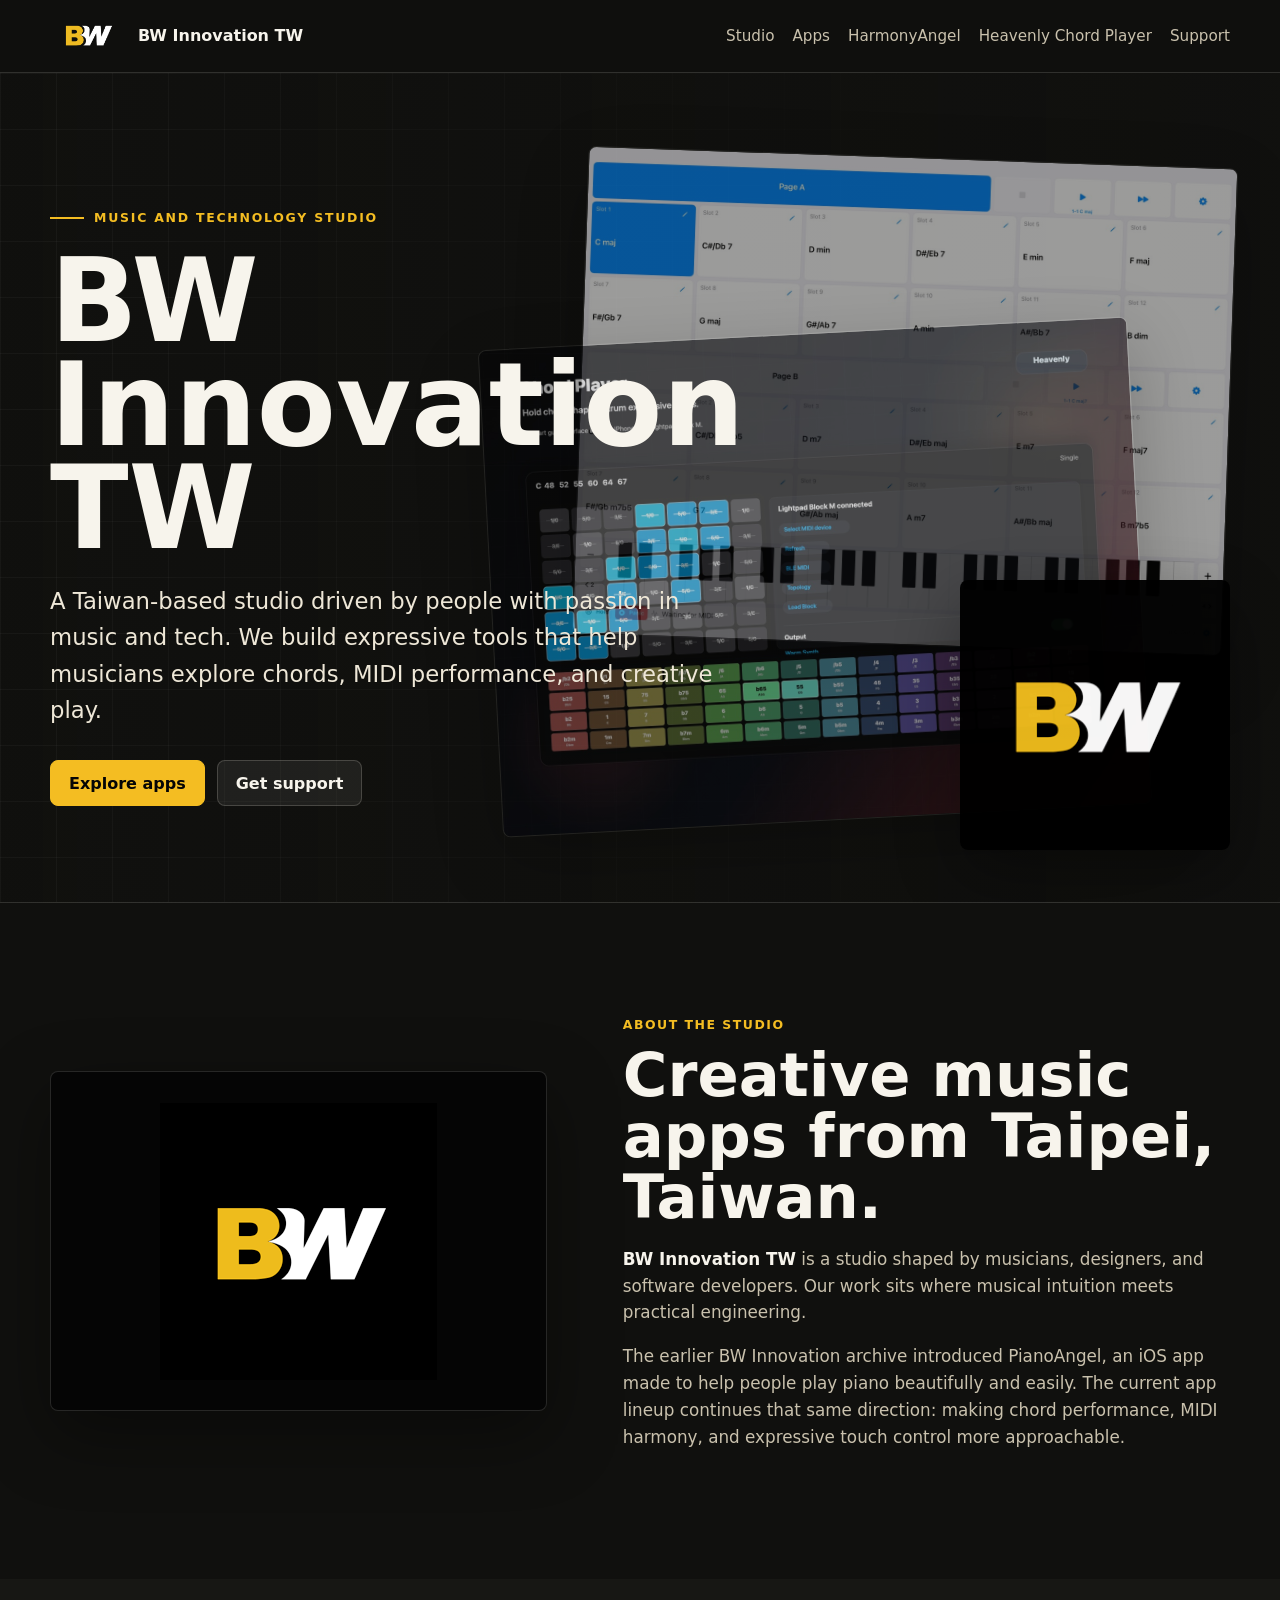
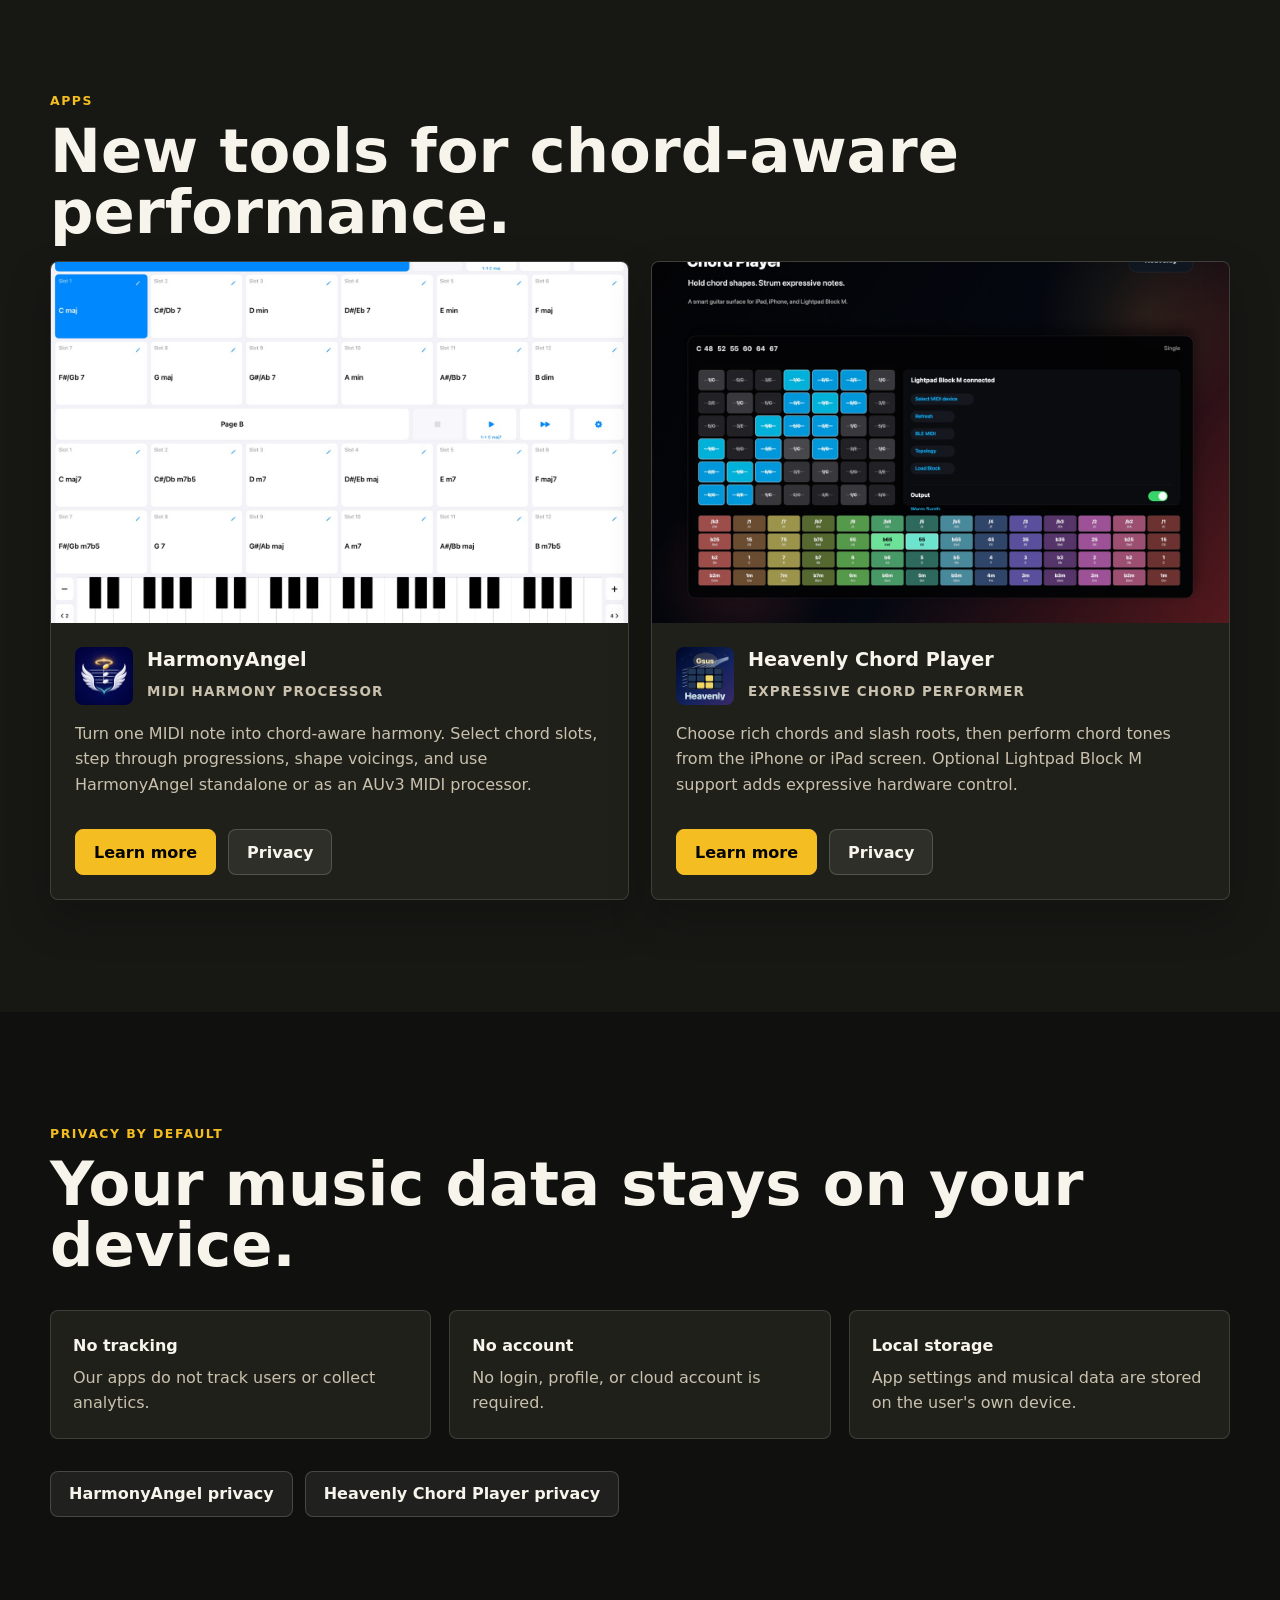
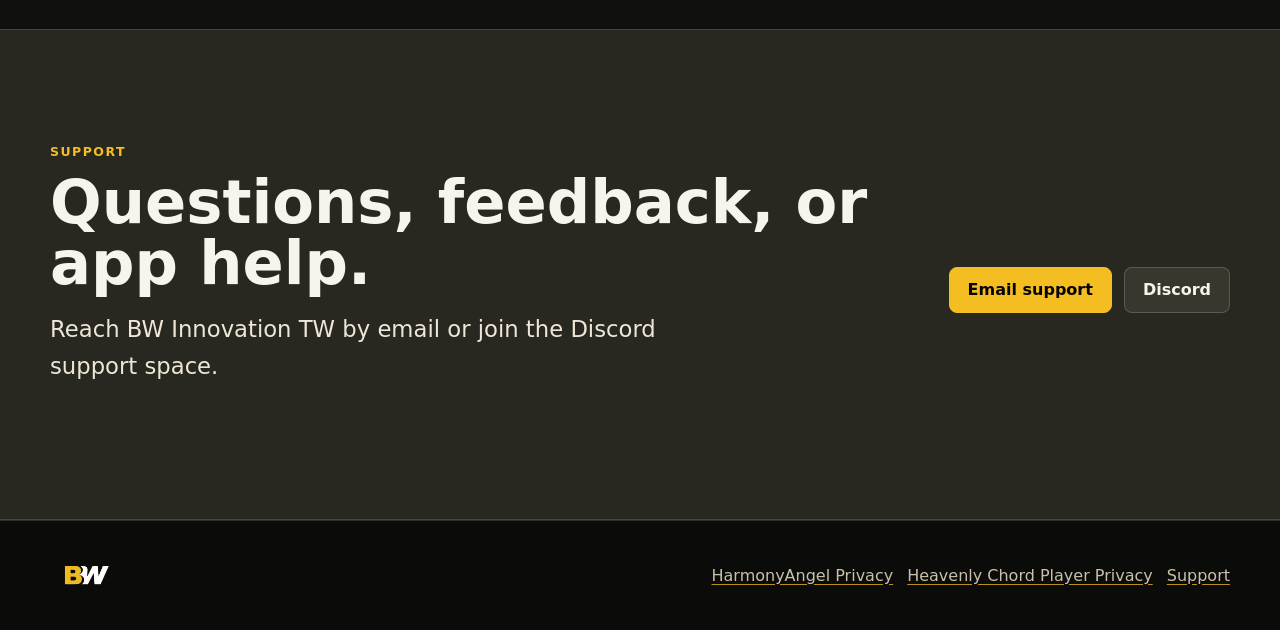
==== index.html @ b0c45ac6 "Add BW Innovation TW GitHub Pages site" ====
<!doctype html>
<html lang="en">
  <head>
    <meta charset="utf-8">
    <meta name="viewport" content="width=device-width, initial-scale=1">
    <title>BW Innovation TW</title>
    <meta name="description" content="BW Innovation TW is a music and technology studio creating expressive iOS music apps for musicians, composers, producers, and worship teams.">
    <meta property="og:title" content="BW Innovation TW">
    <meta property="og:description" content="A studio driven by people with passion in music and tech.">
    <meta property="og:image" content="https://bwinnovationtw.github.io/assets/bw-logo-black-bg.png">
    <meta property="og:type" content="website">
    <meta property="og:url" content="https://bwinnovationtw.github.io/">
    <link rel="icon" href="assets/bw-logo-black-bg.png">
    <link rel="stylesheet" href="styles.css">
  </head>
  <body>
    <a class="skip-link" href="#main">Skip to content</a>
    <header class="site-header">
      <div class="nav-wrap">
        <a class="brand-link" href="index.html" aria-label="BW Innovation TW home">
          <img src="assets/bw-logo-transparent.png" alt="BW">
          <span>BW Innovation TW</span>
        </a>
        <nav class="site-nav" aria-label="Main navigation">
          <a href="#studio">Studio</a>
          <a href="#apps">Apps</a>
          <a href="apps/harmonyangel/index.html">HarmonyAngel</a>
          <a href="apps/heavenly-chord-player/index.html">Heavenly Chord Player</a>
          <a href="support/index.html">Support</a>
        </nav>
      </div>
    </header>

    <main id="main">
      <section class="hero">
        <div class="hero-media" aria-hidden="true">
          <img class="home-shot one" src="assets/harmonyangel-ipad.jpg" alt="">
          <img class="home-shot two" src="assets/heavenly-chord-player-chords.jpg" alt="">
          <img class="hero-logo" src="assets/bw-logo-black-bg.png" alt="">
        </div>
        <div class="hero-inner">
          <div class="hero-copy">
            <p class="eyebrow">Music and technology studio</p>
            <h1>BW Innovation TW</h1>
            <p class="lede">A Taiwan-based studio driven by people with passion in music and tech. We build expressive tools that help musicians explore chords, MIDI performance, and creative play.</p>
            <div class="hero-actions">
              <a class="button primary" href="#apps">Explore apps</a>
              <a class="button" href="support/index.html">Get support</a>
            </div>
          </div>
        </div>
      </section>

      <section class="section" id="studio">
        <div class="section-inner split">
          <div class="studio-mark">
            <img src="assets/bw-logo-black-bg.png" alt="BW Innovation TW logo">
          </div>
          <div>
            <p class="section-kicker">About the studio</p>
            <h2>Creative music apps from Taipei, Taiwan.</h2>
            <div class="text-block">
              <p><strong>BW Innovation TW</strong> is a studio shaped by musicians, designers, and software developers. Our work sits where musical intuition meets practical engineering.</p>
              <p>The earlier BW Innovation archive introduced PianoAngel, an iOS app made to help people play piano beautifully and easily. The current app lineup continues that same direction: making chord performance, MIDI harmony, and expressive touch control more approachable.</p>
            </div>
          </div>
        </div>
      </section>

      <section class="section alt" id="apps">
        <div class="section-inner">
          <p class="section-kicker">Apps</p>
          <h2>New tools for chord-aware performance.</h2>
          <div class="app-grid">
            <article class="app-card">
              <div class="app-card-media">
                <img src="assets/harmonyangel-ipad.jpg" alt="HarmonyAngel iPad performance screen">
              </div>
              <div class="app-card-body">
                <div class="app-title-row">
                  <img src="assets/harmonyangel-icon.png" alt="HarmonyAngel app icon">
                  <div>
                    <h3>HarmonyAngel</h3>
                    <p>MIDI harmony processor</p>
                  </div>
                </div>
                <p>Turn one MIDI note into chord-aware harmony. Select chord slots, step through progressions, shape voicings, and use HarmonyAngel standalone or as an AUv3 MIDI processor.</p>
                <div class="card-actions">
                  <a class="button primary" href="apps/harmonyangel/index.html">Learn more</a>
                  <a class="button" href="apps/harmonyangel/privacy.html">Privacy</a>
                </div>
              </div>
            </article>

            <article class="app-card">
              <div class="app-card-media">
                <img src="assets/heavenly-chord-player-chords.jpg" alt="Heavenly Chord Player chord selection screen">
              </div>
              <div class="app-card-body">
                <div class="app-title-row">
                  <img src="assets/heavenly-chord-player-icon.png" alt="Heavenly Chord Player app icon">
                  <div>
                    <h3>Heavenly Chord Player</h3>
                    <p>Expressive chord performer</p>
                  </div>
                </div>
                <p>Choose rich chords and slash roots, then perform chord tones from the iPhone or iPad screen. Optional Lightpad Block M support adds expressive hardware control.</p>
                <div class="card-actions">
                  <a class="button primary" href="apps/heavenly-chord-player/index.html">Learn more</a>
                  <a class="button" href="apps/heavenly-chord-player/privacy.html">Privacy</a>
                </div>
              </div>
            </article>
          </div>
        </div>
      </section>

      <section class="section">
        <div class="section-inner">
          <p class="section-kicker">Privacy by default</p>
          <h2>Your music data stays on your device.</h2>
          <div class="privacy-summary">
            <div class="privacy-point">
              <strong>No tracking</strong>
              <span>Our apps do not track users or collect analytics.</span>
            </div>
            <div class="privacy-point">
              <strong>No account</strong>
              <span>No login, profile, or cloud account is required.</span>
            </div>
            <div class="privacy-point">
              <strong>Local storage</strong>
              <span>App settings and musical data are stored on the user's own device.</span>
            </div>
          </div>
          <div class="policy-actions">
            <a class="button" href="apps/harmonyangel/privacy.html">HarmonyAngel privacy</a>
            <a class="button" href="apps/heavenly-chord-player/privacy.html">Heavenly Chord Player privacy</a>
          </div>
        </div>
      </section>

      <section class="section support-band">
        <div class="section-inner support-panel">
          <div>
            <p class="section-kicker">Support</p>
            <h2>Questions, feedback, or app help.</h2>
            <p class="lede">Reach BW Innovation TW by email or join the Discord support space.</p>
          </div>
          <div class="support-actions">
            <a class="button primary" href="mailto:bw.innovation.tw@gmail.com">Email support</a>
            <a class="button" href="https://discord.gg/x7wb2KQFrJ">Discord</a>
          </div>
        </div>
      </section>
    </main>

    <footer class="footer">
      <div class="footer-inner">
        <img src="assets/bw-logo-transparent.png" alt="BW Innovation TW">
        <div class="footer-links">
          <a href="apps/harmonyangel/privacy.html">HarmonyAngel Privacy</a>
          <a href="apps/heavenly-chord-player/privacy.html">Heavenly Chord Player Privacy</a>
          <a href="support/index.html">Support</a>
        </div>
      </div>
    </footer>
  </body>
</html>
---- styles.css ----
:root {
  --bg: #10100e;
  --bg-soft: #171714;
  --panel: #20201b;
  --panel-strong: #292820;
  --text: #f7f4ec;
  --muted: #c9c1ad;
  --line: rgba(247, 244, 236, 0.14);
  --gold: #f4bd22;
  --teal: #47d6b8;
  --coral: #ef6a5b;
  --ink: #050505;
  --shadow: 0 24px 70px rgba(0, 0, 0, 0.38);
  color-scheme: dark;
}

* {
  box-sizing: border-box;
}

html {
  scroll-behavior: smooth;
}

body {
  margin: 0;
  background: var(--bg);
  color: var(--text);
  font-family:
    Inter, ui-sans-serif, system-ui, -apple-system, BlinkMacSystemFont,
    "Segoe UI", sans-serif;
  line-height: 1.6;
  letter-spacing: 0;
}

img {
  display: block;
  max-width: 100%;
}

a {
  color: inherit;
  text-decoration-color: rgba(244, 189, 34, 0.75);
  text-underline-offset: 0.18em;
}

a:hover {
  color: var(--gold);
}

.site-header {
  position: sticky;
  top: 0;
  z-index: 20;
  border-bottom: 1px solid var(--line);
  background: rgba(16, 16, 14, 0.9);
  backdrop-filter: blur(18px);
}

.nav-wrap {
  width: min(1180px, calc(100% - 32px));
  margin: 0 auto;
  min-height: 72px;
  display: flex;
  align-items: center;
  justify-content: space-between;
  gap: 24px;
}

.brand-link {
  display: inline-flex;
  align-items: center;
  gap: 12px;
  min-width: 0;
  text-decoration: none;
}

.brand-link img {
  width: 76px;
  height: auto;
}

.brand-link span {
  font-weight: 800;
  white-space: nowrap;
}

.site-nav {
  display: flex;
  flex-wrap: wrap;
  align-items: center;
  justify-content: flex-end;
  gap: 8px 18px;
  color: var(--muted);
  font-size: 0.95rem;
}

.site-nav a {
  text-decoration: none;
}

.site-nav a[aria-current="page"] {
  color: var(--text);
}

.hero {
  position: relative;
  overflow: hidden;
  min-height: min(760px, 78svh);
  border-bottom: 1px solid var(--line);
  background:
    linear-gradient(90deg, rgba(16, 16, 14, 0.98) 0%, rgba(16, 16, 14, 0.82) 55%, rgba(16, 16, 14, 0.65) 100%),
    var(--bg);
}

.hero::before {
  content: "";
  position: absolute;
  inset: 0;
  background-image:
    linear-gradient(rgba(255, 255, 255, 0.035) 1px, transparent 1px),
    linear-gradient(90deg, rgba(255, 255, 255, 0.035) 1px, transparent 1px);
  background-size: 56px 56px;
  mask-image: linear-gradient(90deg, black, transparent 82%);
  pointer-events: none;
}

.hero-inner {
  position: relative;
  width: min(1180px, calc(100% - 32px));
  margin: 0 auto;
  padding: clamp(72px, 10vw, 132px) 0 96px;
}

.hero-copy {
  max-width: 720px;
}

.eyebrow {
  display: inline-flex;
  align-items: center;
  gap: 10px;
  margin: 0 0 22px;
  color: var(--gold);
  font-size: 0.78rem;
  font-weight: 800;
  letter-spacing: 0.14em;
  text-transform: uppercase;
}

.eyebrow::before {
  content: "";
  width: 34px;
  height: 2px;
  background: var(--gold);
}

h1,
h2,
h3,
p {
  margin-top: 0;
}

h1 {
  margin-bottom: 22px;
  font-size: clamp(3.1rem, 9vw, 7.25rem);
  line-height: 0.9;
  letter-spacing: 0;
}

.product-page h1 {
  font-size: clamp(3rem, 8vw, 6.25rem);
}

h2 {
  margin-bottom: 18px;
  font-size: clamp(2rem, 5vw, 3.8rem);
  line-height: 1;
  letter-spacing: 0;
}

h3 {
  margin-bottom: 10px;
  font-size: 1.2rem;
  line-height: 1.2;
}

.lede {
  max-width: 700px;
  color: #eee7d7;
  font-size: clamp(1.15rem, 2vw, 1.42rem);
}

.hero-actions,
.card-actions,
.policy-actions,
.support-actions {
  display: flex;
  flex-wrap: wrap;
  gap: 12px;
  margin-top: 32px;
}

.button {
  display: inline-flex;
  align-items: center;
  justify-content: center;
  min-height: 46px;
  padding: 0 18px;
  border: 1px solid rgba(247, 244, 236, 0.18);
  border-radius: 8px;
  background: rgba(247, 244, 236, 0.07);
  color: var(--text);
  font-weight: 800;
  text-decoration: none;
}

.button.primary {
  border-color: var(--gold);
  background: var(--gold);
  color: var(--ink);
}

.button:hover {
  transform: translateY(-1px);
}

.hero-media {
  position: absolute;
  inset: 0;
  pointer-events: none;
}

.hero-logo {
  position: absolute;
  right: max(24px, calc((100vw - 1180px) / 2));
  bottom: 52px;
  width: min(34vw, 270px);
  border-radius: 8px;
  box-shadow: var(--shadow);
  opacity: 0.96;
}

.home-shot {
  position: absolute;
  right: max(18px, calc((100vw - 1180px) / 2));
  width: min(52vw, 650px);
  border: 1px solid rgba(247, 244, 236, 0.14);
  border-radius: 8px;
  box-shadow: var(--shadow);
  opacity: 0.58;
}

.home-shot.one {
  top: 84px;
  transform: rotate(2deg);
}

.home-shot.two {
  top: 260px;
  right: max(120px, calc((100vw - 1000px) / 2));
  transform: rotate(-3deg);
}

.section {
  padding: clamp(64px, 9vw, 112px) 0;
}

.section.alt {
  background: var(--bg-soft);
}

.section-inner {
  width: min(1180px, calc(100% - 32px));
  margin: 0 auto;
}

.section-kicker {
  margin-bottom: 10px;
  color: var(--gold);
  font-weight: 800;
  letter-spacing: 0.12em;
  text-transform: uppercase;
  font-size: 0.78rem;
}

.split {
  display: grid;
  grid-template-columns: minmax(0, 0.9fr) minmax(280px, 1.1fr);
  gap: clamp(32px, 6vw, 76px);
  align-items: center;
}

.studio-mark {
  display: grid;
  place-items: center;
  min-height: 340px;
  border: 1px solid var(--line);
  border-radius: 8px;
  background: #050505;
  box-shadow: var(--shadow);
}

.studio-mark img {
  width: min(62%, 277px);
}

.text-block {
  color: var(--muted);
  font-size: 1.05rem;
}

.text-block strong {
  color: var(--text);
}

.app-grid {
  display: grid;
  grid-template-columns: repeat(2, minmax(0, 1fr));
  gap: 22px;
}

.app-card {
  overflow: hidden;
  border: 1px solid var(--line);
  border-radius: 8px;
  background: var(--panel);
  box-shadow: 0 18px 44px rgba(0, 0, 0, 0.22);
}

.app-card-media {
  aspect-ratio: 16 / 10;
  overflow: hidden;
  background: #080806;
}

.app-card-media img {
  width: 100%;
  height: 100%;
  object-fit: cover;
}

.app-card-body {
  padding: 24px;
}

.app-title-row {
  display: flex;
  align-items: center;
  gap: 14px;
  margin-bottom: 16px;
}

.app-title-row img {
  width: 58px;
  height: 58px;
  border-radius: 8px;
}

.app-title-row p,
.meta-line {
  margin: 3px 0 0;
  color: var(--gold);
  font-size: 0.84rem;
  font-weight: 800;
  text-transform: uppercase;
  letter-spacing: 0.08em;
}

.app-card p {
  color: var(--muted);
}

.feature-grid {
  display: grid;
  grid-template-columns: repeat(3, minmax(0, 1fr));
  gap: 18px;
}

.feature-card {
  min-height: 180px;
  padding: 22px;
  border: 1px solid var(--line);
  border-radius: 8px;
  background: var(--panel);
}

.feature-card p {
  color: var(--muted);
}

.product-hero {
  min-height: min(720px, 76svh);
}

.product-icon {
  width: 104px;
  height: 104px;
  margin-bottom: 24px;
  border-radius: 22px;
  box-shadow: var(--shadow);
}

.product-shot {
  position: absolute;
  right: max(18px, calc((100vw - 1180px) / 2));
  top: 105px;
  width: min(50vw, 680px);
  border: 1px solid rgba(247, 244, 236, 0.14);
  border-radius: 8px;
  box-shadow: var(--shadow);
  opacity: 0.68;
}

.product-layout {
  display: grid;
  grid-template-columns: minmax(0, 0.95fr) minmax(300px, 1.05fr);
  gap: clamp(30px, 5vw, 70px);
  align-items: start;
}

.shot-stack {
  display: grid;
  gap: 16px;
}

.shot-stack img {
  border: 1px solid var(--line);
  border-radius: 8px;
  box-shadow: 0 18px 44px rgba(0, 0, 0, 0.25);
}

.detail-list {
  display: grid;
  gap: 14px;
  margin: 26px 0 0;
  padding: 0;
  list-style: none;
}

.detail-list li {
  padding-left: 20px;
  border-left: 3px solid var(--gold);
  color: var(--muted);
}

.privacy-summary {
  display: grid;
  grid-template-columns: repeat(3, minmax(0, 1fr));
  gap: 18px;
  margin-top: 34px;
}

.privacy-point {
  padding: 22px;
  border: 1px solid var(--line);
  border-radius: 8px;
  background: var(--panel);
}

.privacy-point strong {
  display: block;
  margin-bottom: 6px;
  color: var(--text);
}

.privacy-point span {
  color: var(--muted);
}

.policy-page {
  background: var(--bg-soft);
}

.policy-document {
  width: min(900px, calc(100% - 32px));
  margin: 0 auto;
  padding: clamp(54px, 8vw, 92px) 0;
}

.policy-document h1 {
  font-size: clamp(2.8rem, 7vw, 5rem);
}

.policy-document h2 {
  margin-top: 42px;
  font-size: clamp(1.5rem, 3vw, 2rem);
}

.policy-document p,
.policy-document li {
  color: var(--muted);
}

.policy-document ul {
  padding-left: 1.2rem;
}

.support-band {
  border-top: 1px solid var(--line);
  border-bottom: 1px solid var(--line);
  background: var(--panel-strong);
}

.support-panel {
  display: grid;
  grid-template-columns: 1fr auto;
  gap: 28px;
  align-items: center;
}

.contact-list {
  display: grid;
  gap: 12px;
  margin: 30px 0 0;
  padding: 0;
  list-style: none;
}

.contact-list a {
  font-size: clamp(1.2rem, 3vw, 2.2rem);
  font-weight: 800;
}

.footer {
  padding: 34px 0;
  border-top: 1px solid var(--line);
  color: var(--muted);
  background: #0b0b09;
}

.footer-inner {
  width: min(1180px, calc(100% - 32px));
  margin: 0 auto;
  display: flex;
  flex-wrap: wrap;
  align-items: center;
  justify-content: space-between;
  gap: 18px;
}

.footer img {
  width: 72px;
}

.footer-links {
  display: flex;
  flex-wrap: wrap;
  gap: 14px;
}

.skip-link {
  position: absolute;
  left: 12px;
  top: -48px;
  z-index: 100;
  padding: 10px 12px;
  border-radius: 8px;
  background: var(--gold);
  color: var(--ink);
  font-weight: 800;
}

.skip-link:focus {
  top: 12px;
}

@media (max-width: 900px) {
  .nav-wrap {
    align-items: flex-start;
    flex-direction: column;
    padding: 14px 0;
    gap: 12px;
  }

  .site-nav {
    justify-content: flex-start;
  }

  .hero-inner {
    padding-top: 58px;
  }

  .hero-logo,
  .home-shot,
  .product-shot {
    opacity: 0.28;
    width: 78vw;
    right: -18vw;
  }

  .home-shot.two {
    top: 330px;
    right: -12vw;
  }

  .split,
  .app-grid,
  .feature-grid,
  .product-layout,
  .privacy-summary,
  .support-panel {
    grid-template-columns: 1fr;
  }

  .studio-mark {
    min-height: 260px;
  }
}

@media (max-width: 560px) {
  .brand-link span {
    white-space: normal;
  }

  .site-nav {
    font-size: 0.9rem;
    gap: 7px 12px;
  }

  .hero {
    min-height: auto;
  }

  .hero-inner {
    padding-bottom: 72px;
  }

  .button {
    width: 100%;
  }

  .app-title-row {
    align-items: flex-start;
  }

  .footer-inner {
    align-items: flex-start;
    flex-direction: column;
  }
}
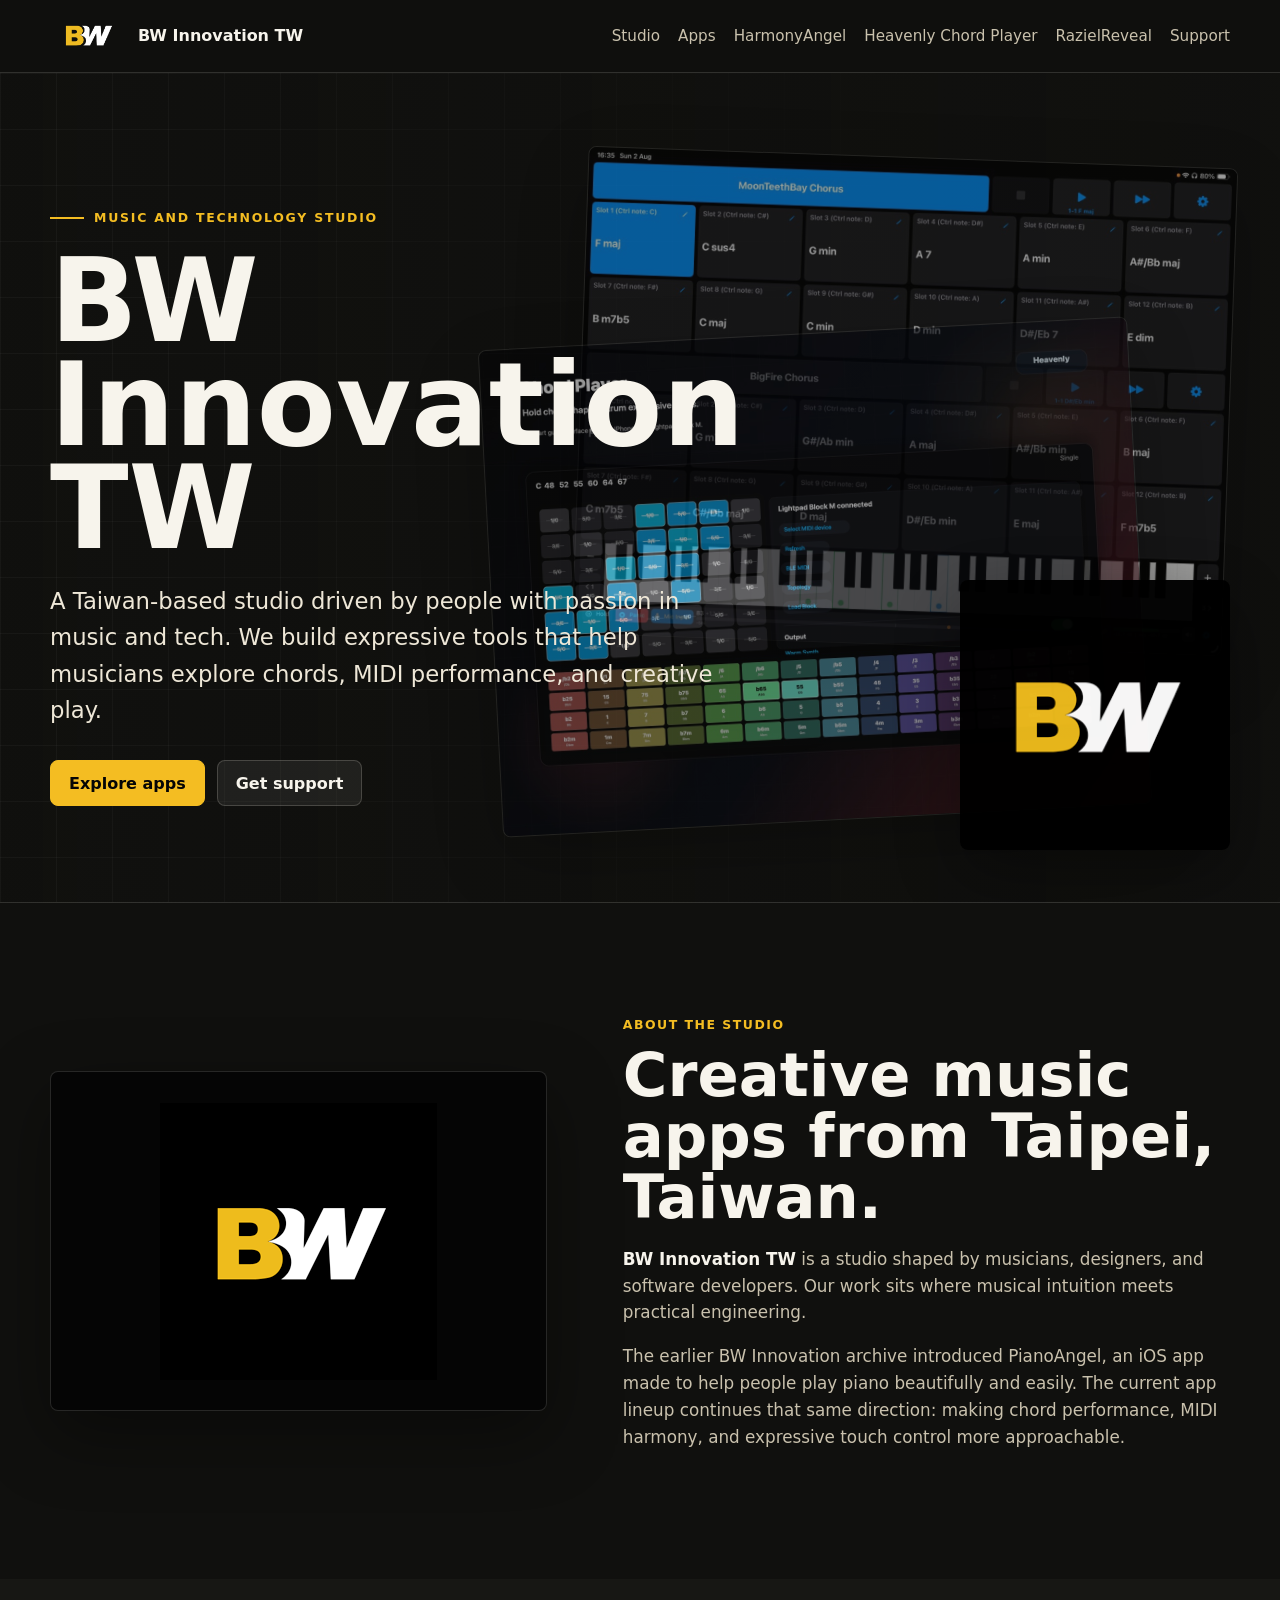
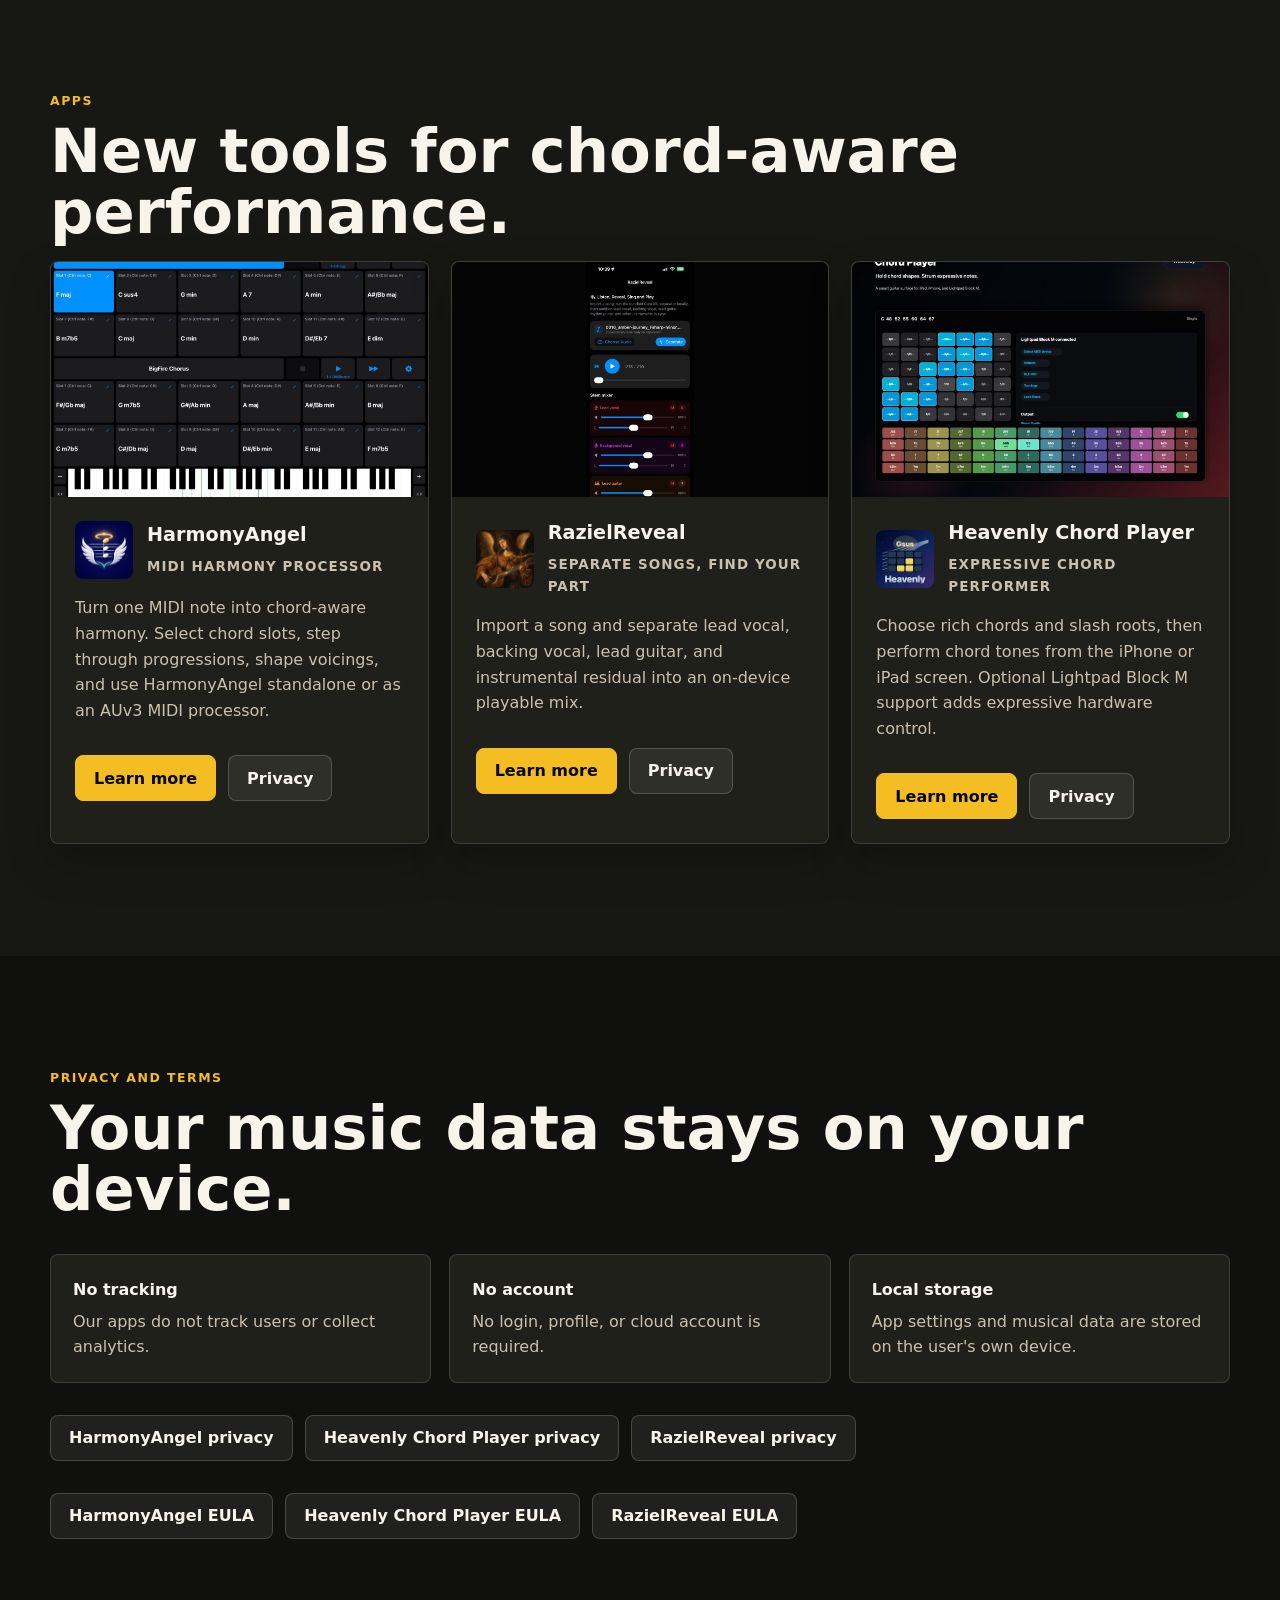
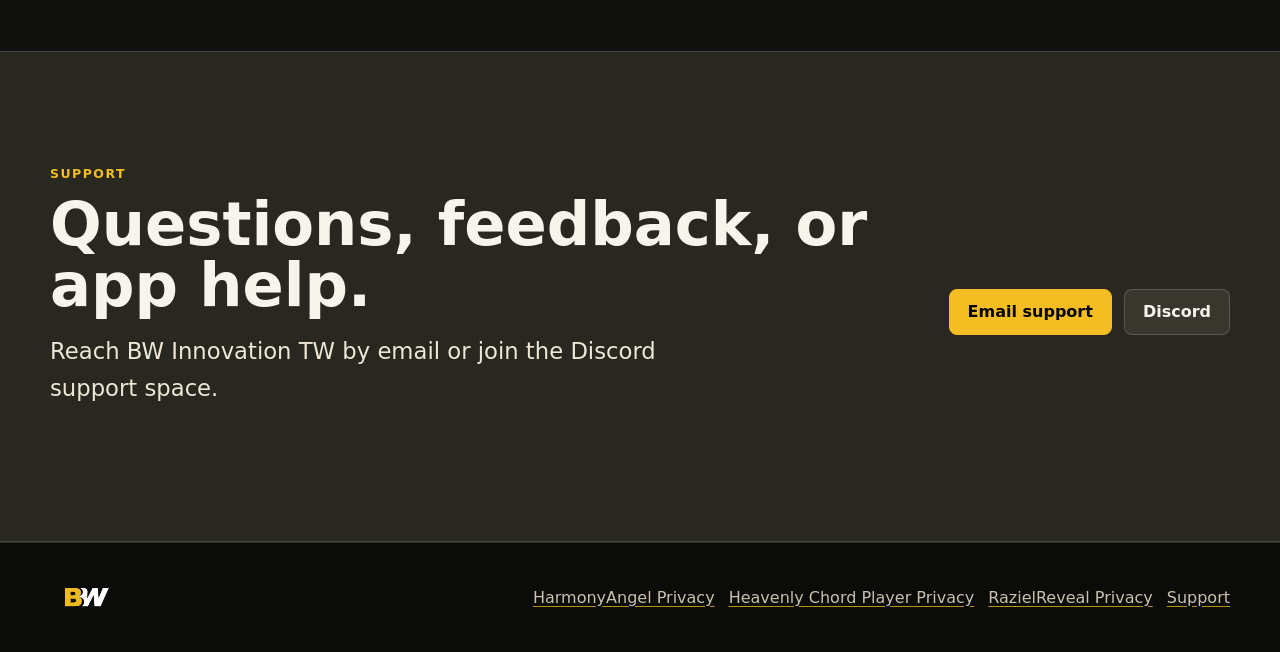
==== commit a447bf82: "Add RazielReveal and legal pages" ====
--- a/index.html
+++ b/index.html
@@ -26,6 +26,7 @@
           <a href="#apps">Apps</a>
           <a href="apps/harmonyangel/index.html">HarmonyAngel</a>
           <a href="apps/heavenly-chord-player/index.html">Heavenly Chord Player</a>
+          <a href="apps/razielreveal/index.html">RazielReveal</a>
           <a href="support/index.html">Support</a>
         </nav>
       </div>
@@ -93,6 +94,26 @@
             </article>
 
             <article class="app-card">
+              <div class="app-card-media portrait">
+                <img src="assets/razielreveal-home.jpg" alt="RazielReveal stem mixer screen">
+              </div>
+              <div class="app-card-body">
+                <div class="app-title-row">
+                  <img src="assets/razielreveal-icon.png" alt="RazielReveal app icon">
+                  <div>
+                    <h3>RazielReveal</h3>
+                    <p>Separate Songs, Find Your Part</p>
+                  </div>
+                </div>
+                <p>Import a song and separate lead vocal, backing vocal, lead guitar, and instrumental residual into an on-device playable mix.</p>
+                <div class="card-actions">
+                  <a class="button primary" href="apps/razielreveal/index.html">Learn more</a>
+                  <a class="button" href="apps/razielreveal/privacy.html">Privacy</a>
+                </div>
+              </div>
+            </article>
+
+            <article class="app-card">
               <div class="app-card-media">
                 <img src="assets/heavenly-chord-player-chords.jpg" alt="Heavenly Chord Player chord selection screen">
               </div>
@@ -117,7 +138,7 @@
 
       <section class="section">
         <div class="section-inner">
-          <p class="section-kicker">Privacy by default</p>
+          <p class="section-kicker">Privacy and terms</p>
           <h2>Your music data stays on your device.</h2>
           <div class="privacy-summary">
             <div class="privacy-point">
@@ -136,6 +157,12 @@
           <div class="policy-actions">
             <a class="button" href="apps/harmonyangel/privacy.html">HarmonyAngel privacy</a>
             <a class="button" href="apps/heavenly-chord-player/privacy.html">Heavenly Chord Player privacy</a>
+            <a class="button" href="apps/razielreveal/privacy.html">RazielReveal privacy</a>
+          </div>
+          <div class="policy-actions">
+            <a class="button" href="apps/harmonyangel/eula.html">HarmonyAngel EULA</a>
+            <a class="button" href="apps/heavenly-chord-player/eula.html">Heavenly Chord Player EULA</a>
+            <a class="button" href="apps/razielreveal/eula.html">RazielReveal EULA</a>
           </div>
         </div>
       </section>
@@ -161,6 +188,7 @@
         <div class="footer-links">
           <a href="apps/harmonyangel/privacy.html">HarmonyAngel Privacy</a>
           <a href="apps/heavenly-chord-player/privacy.html">Heavenly Chord Player Privacy</a>
+          <a href="apps/razielreveal/privacy.html">RazielReveal Privacy</a>
           <a href="support/index.html">Support</a>
         </div>
       </div>
--- a/styles.css
+++ b/styles.css
@@ -317,7 +317,7 @@
 
 .app-grid {
   display: grid;
-  grid-template-columns: repeat(2, minmax(0, 1fr));
+  grid-template-columns: repeat(3, minmax(0, 1fr));
   gap: 22px;
 }
 
@@ -339,6 +339,15 @@
   width: 100%;
   height: 100%;
   object-fit: cover;
+}
+
+.app-card-media.portrait {
+  background: #050505;
+}
+
+.app-card-media.portrait img {
+  object-fit: contain;
+  object-position: top center;
 }
 
 .app-card-body {
@@ -413,6 +422,12 @@
   opacity: 0.68;
 }
 
+.product-shot.portrait {
+  top: 82px;
+  right: max(42px, calc((100vw - 1040px) / 2));
+  width: min(28vw, 320px);
+}
+
 .product-layout {
   display: grid;
   grid-template-columns: minmax(0, 0.95fr) minmax(300px, 1.05fr);
@@ -479,8 +494,31 @@
   padding: clamp(54px, 8vw, 92px) 0;
 }
 
+.policy-app-name {
+  display: inline-flex;
+  align-items: center;
+  gap: 10px;
+  margin: 0 0 8px;
+  color: var(--muted);
+  font-size: 1.05rem;
+  font-weight: 700;
+}
+
+.policy-app-name::before {
+  content: "";
+  width: 34px;
+  height: 2px;
+  background: var(--muted);
+}
+
 .policy-document h1 {
   font-size: clamp(2.8rem, 7vw, 5rem);
+}
+
+.policy-date {
+  margin-bottom: 44px;
+  color: var(--muted);
+  font-size: 1.05rem;
 }
 
 .policy-document h2 {
@@ -588,6 +626,11 @@
     opacity: 0.28;
     width: 78vw;
     right: -18vw;
+  }
+
+  .product-shot.portrait {
+    width: 46vw;
+    right: -4vw;
   }
 
   .home-shot.two {
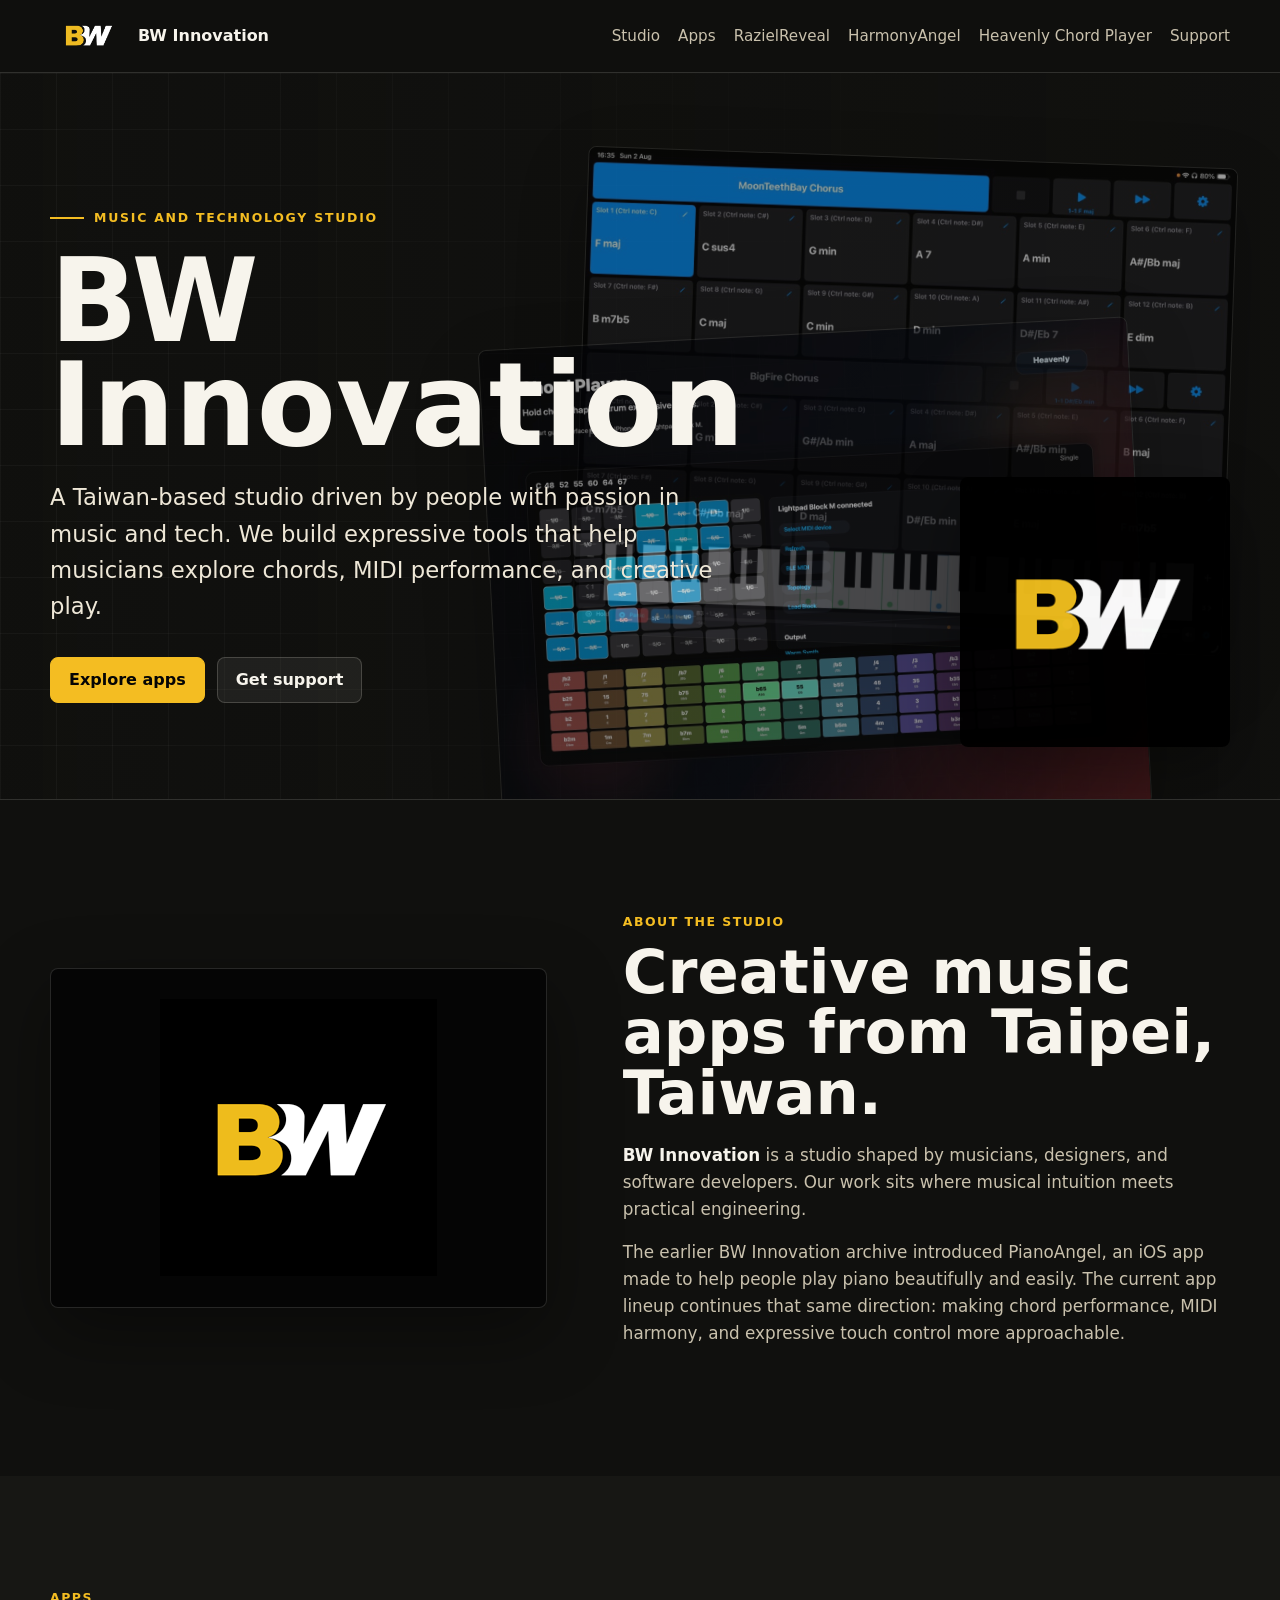
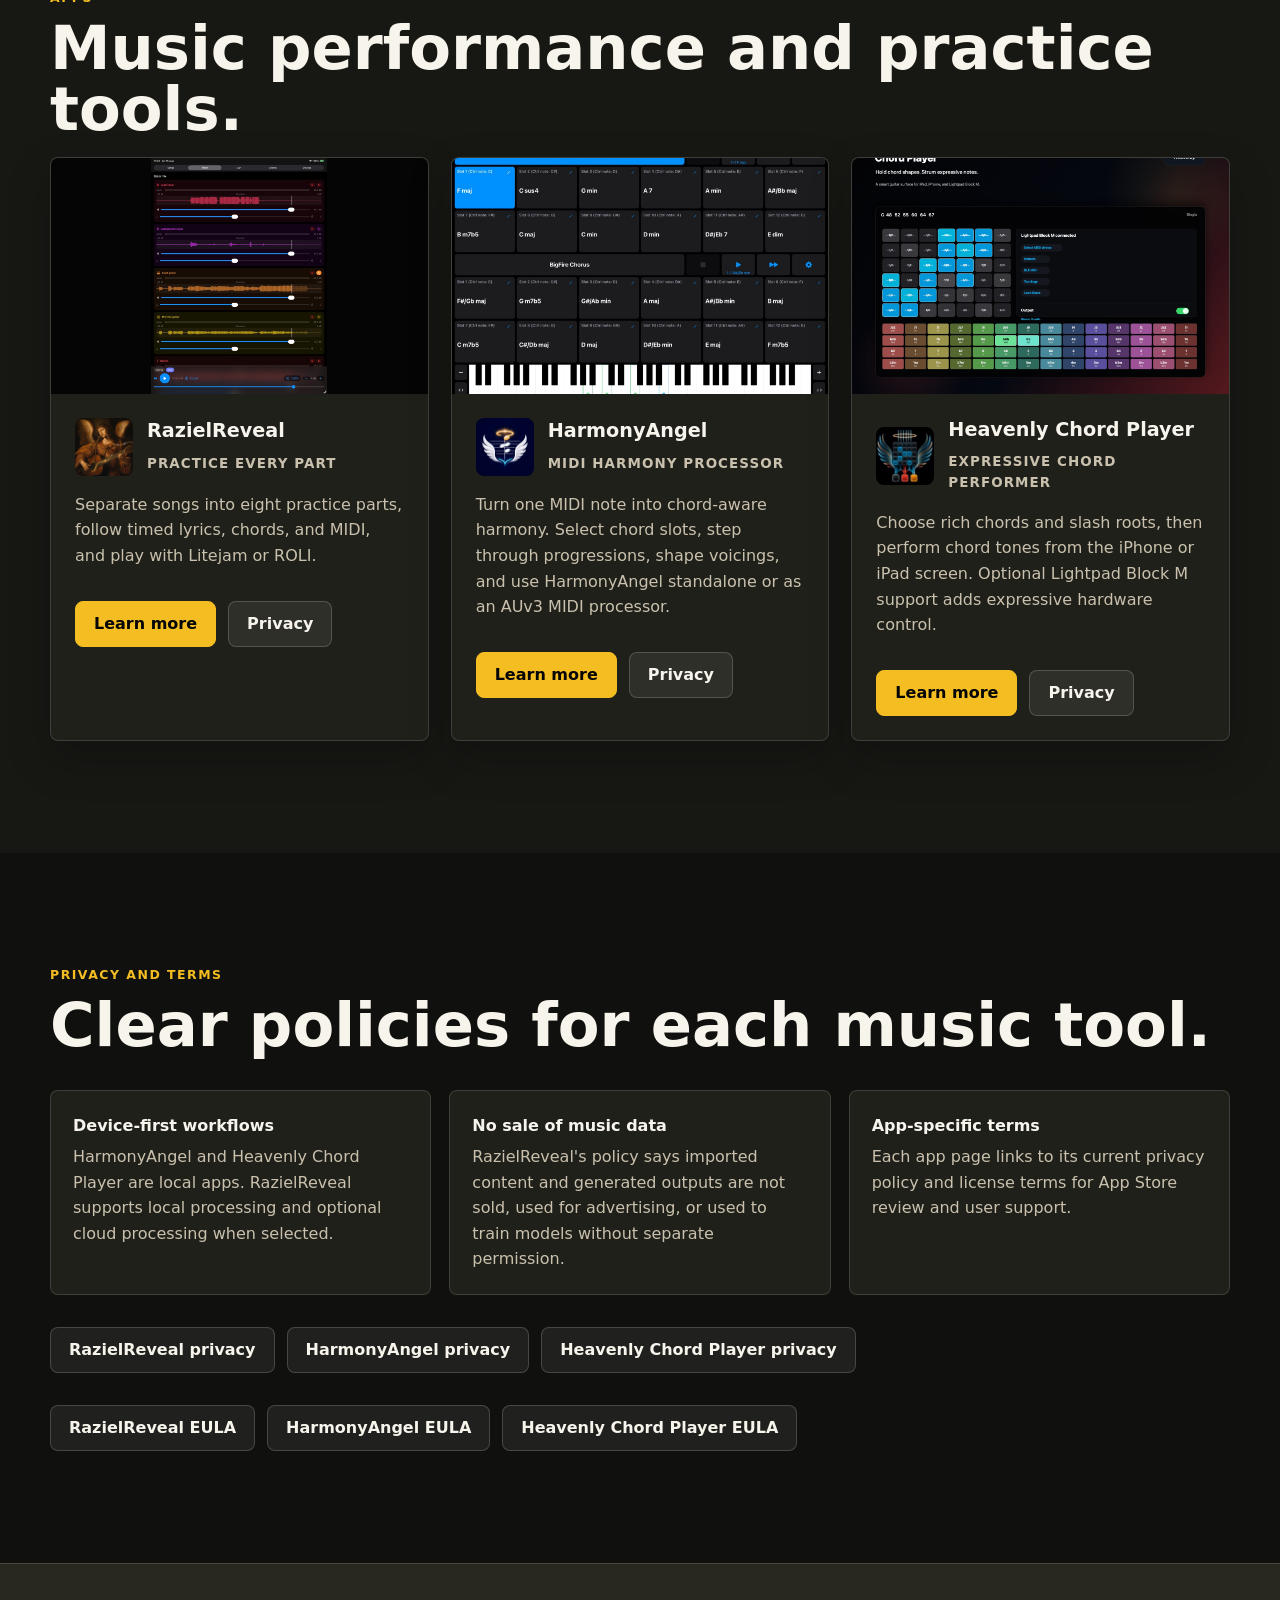
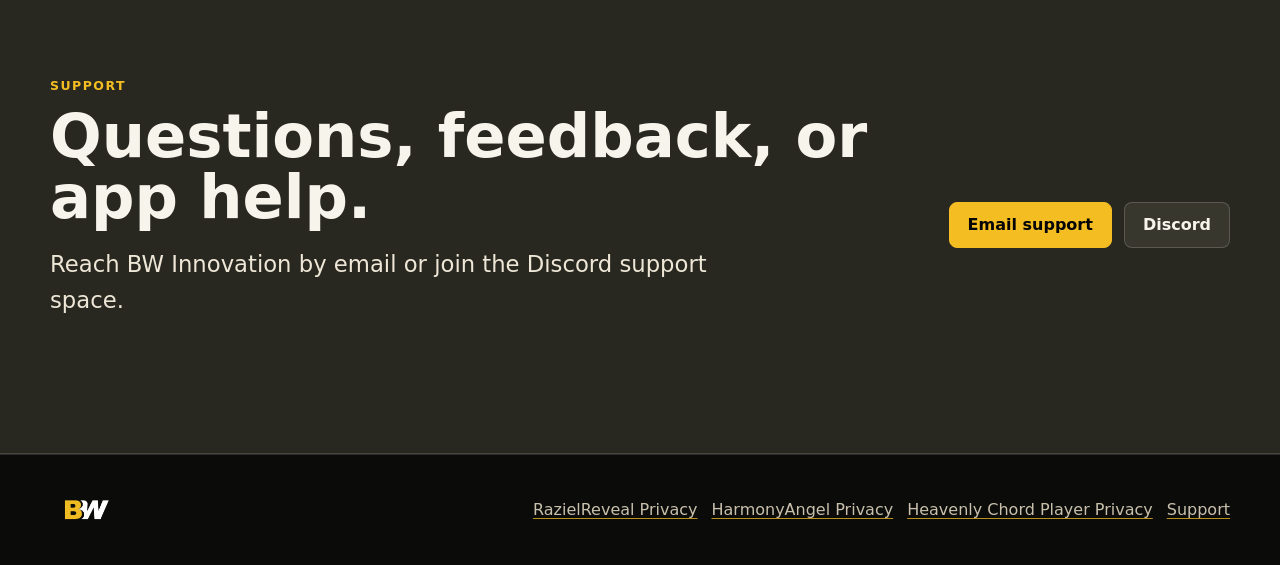
==== commit da5cd7c3: "Update BW Innovation website content" ====
--- a/index.html
+++ b/index.html
@@ -3,9 +3,9 @@
   <head>
     <meta charset="utf-8">
     <meta name="viewport" content="width=device-width, initial-scale=1">
-    <title>BW Innovation TW</title>
-    <meta name="description" content="BW Innovation TW is a music and technology studio creating expressive iOS music apps for musicians, composers, producers, and worship teams.">
-    <meta property="og:title" content="BW Innovation TW">
+    <title>BW Innovation</title>
+    <meta name="description" content="BW Innovation is a music and technology studio creating expressive iOS music apps for musicians, composers, producers, and worship teams.">
+    <meta property="og:title" content="BW Innovation">
     <meta property="og:description" content="A studio driven by people with passion in music and tech.">
     <meta property="og:image" content="https://bwinnovationtw.github.io/assets/bw-logo-black-bg.png">
     <meta property="og:type" content="website">
@@ -17,16 +17,16 @@
     <a class="skip-link" href="#main">Skip to content</a>
     <header class="site-header">
       <div class="nav-wrap">
-        <a class="brand-link" href="index.html" aria-label="BW Innovation TW home">
+        <a class="brand-link" href="index.html" aria-label="BW Innovation home">
           <img src="assets/bw-logo-transparent.png" alt="BW">
-          <span>BW Innovation TW</span>
+          <span>BW Innovation</span>
         </a>
         <nav class="site-nav" aria-label="Main navigation">
           <a href="#studio">Studio</a>
           <a href="#apps">Apps</a>
+          <a href="apps/razielreveal/index.html">RazielReveal</a>
           <a href="apps/harmonyangel/index.html">HarmonyAngel</a>
           <a href="apps/heavenly-chord-player/index.html">Heavenly Chord Player</a>
-          <a href="apps/razielreveal/index.html">RazielReveal</a>
           <a href="support/index.html">Support</a>
         </nav>
       </div>
@@ -42,7 +42,7 @@
         <div class="hero-inner">
           <div class="hero-copy">
             <p class="eyebrow">Music and technology studio</p>
-            <h1>BW Innovation TW</h1>
+            <h1>BW Innovation</h1>
             <p class="lede">A Taiwan-based studio driven by people with passion in music and tech. We build expressive tools that help musicians explore chords, MIDI performance, and creative play.</p>
             <div class="hero-actions">
               <a class="button primary" href="#apps">Explore apps</a>
@@ -55,13 +55,13 @@
       <section class="section" id="studio">
         <div class="section-inner split">
           <div class="studio-mark">
-            <img src="assets/bw-logo-black-bg.png" alt="BW Innovation TW logo">
+            <img src="assets/bw-logo-black-bg.png" alt="BW Innovation logo">
           </div>
           <div>
             <p class="section-kicker">About the studio</p>
             <h2>Creative music apps from Taipei, Taiwan.</h2>
             <div class="text-block">
-              <p><strong>BW Innovation TW</strong> is a studio shaped by musicians, designers, and software developers. Our work sits where musical intuition meets practical engineering.</p>
+              <p><strong>BW Innovation</strong> is a studio shaped by musicians, designers, and software developers. Our work sits where musical intuition meets practical engineering.</p>
               <p>The earlier BW Innovation archive introduced PianoAngel, an iOS app made to help people play piano beautifully and easily. The current app lineup continues that same direction: making chord performance, MIDI harmony, and expressive touch control more approachable.</p>
             </div>
           </div>
@@ -71,8 +71,28 @@
       <section class="section alt" id="apps">
         <div class="section-inner">
           <p class="section-kicker">Apps</p>
-          <h2>New tools for chord-aware performance.</h2>
+          <h2>Music performance and practice tools.</h2>
           <div class="app-grid">
+            <article class="app-card">
+              <div class="app-card-media portrait">
+                <img src="assets/razielreveal-01-mixer.jpg" alt="RazielReveal stem mixer screen">
+              </div>
+              <div class="app-card-body">
+                <div class="app-title-row">
+                  <img src="assets/razielreveal-icon.png" alt="RazielReveal app icon">
+                  <div>
+                    <h3>RazielReveal</h3>
+                    <p>Practice Every Part</p>
+                  </div>
+                </div>
+                <p>Separate songs into eight practice parts, follow timed lyrics, chords, and MIDI, and play with Litejam or ROLI.</p>
+                <div class="card-actions">
+                  <a class="button primary" href="apps/razielreveal/index.html">Learn more</a>
+                  <a class="button" href="apps/razielreveal/privacy.html">Privacy</a>
+                </div>
+              </div>
+            </article>
+
             <article class="app-card">
               <div class="app-card-media">
                 <img src="assets/harmonyangel-ipad.jpg" alt="HarmonyAngel iPad performance screen">
@@ -89,26 +109,6 @@
                 <div class="card-actions">
                   <a class="button primary" href="apps/harmonyangel/index.html">Learn more</a>
                   <a class="button" href="apps/harmonyangel/privacy.html">Privacy</a>
-                </div>
-              </div>
-            </article>
-
-            <article class="app-card">
-              <div class="app-card-media portrait">
-                <img src="assets/razielreveal-home.jpg" alt="RazielReveal stem mixer screen">
-              </div>
-              <div class="app-card-body">
-                <div class="app-title-row">
-                  <img src="assets/razielreveal-icon.png" alt="RazielReveal app icon">
-                  <div>
-                    <h3>RazielReveal</h3>
-                    <p>Separate Songs, Find Your Part</p>
-                  </div>
-                </div>
-                <p>Import a song and separate lead vocal, backing vocal, lead guitar, and instrumental residual into an on-device playable mix.</p>
-                <div class="card-actions">
-                  <a class="button primary" href="apps/razielreveal/index.html">Learn more</a>
-                  <a class="button" href="apps/razielreveal/privacy.html">Privacy</a>
                 </div>
               </div>
             </article>
@@ -139,30 +139,30 @@
       <section class="section">
         <div class="section-inner">
           <p class="section-kicker">Privacy and terms</p>
-          <h2>Your music data stays on your device.</h2>
+          <h2>Clear policies for each music tool.</h2>
           <div class="privacy-summary">
             <div class="privacy-point">
-              <strong>No tracking</strong>
-              <span>Our apps do not track users or collect analytics.</span>
+              <strong>Device-first workflows</strong>
+              <span>HarmonyAngel and Heavenly Chord Player are local apps. RazielReveal supports local processing and optional cloud processing when selected.</span>
             </div>
             <div class="privacy-point">
-              <strong>No account</strong>
-              <span>No login, profile, or cloud account is required.</span>
+              <strong>No sale of music data</strong>
+              <span>RazielReveal's policy says imported content and generated outputs are not sold, used for advertising, or used to train models without separate permission.</span>
             </div>
             <div class="privacy-point">
-              <strong>Local storage</strong>
-              <span>App settings and musical data are stored on the user's own device.</span>
+              <strong>App-specific terms</strong>
+              <span>Each app page links to its current privacy policy and license terms for App Store review and user support.</span>
             </div>
           </div>
           <div class="policy-actions">
+            <a class="button" href="apps/razielreveal/privacy.html">RazielReveal privacy</a>
             <a class="button" href="apps/harmonyangel/privacy.html">HarmonyAngel privacy</a>
             <a class="button" href="apps/heavenly-chord-player/privacy.html">Heavenly Chord Player privacy</a>
-            <a class="button" href="apps/razielreveal/privacy.html">RazielReveal privacy</a>
           </div>
           <div class="policy-actions">
+            <a class="button" href="apps/razielreveal/eula.html">RazielReveal EULA</a>
             <a class="button" href="apps/harmonyangel/eula.html">HarmonyAngel EULA</a>
             <a class="button" href="apps/heavenly-chord-player/eula.html">Heavenly Chord Player EULA</a>
-            <a class="button" href="apps/razielreveal/eula.html">RazielReveal EULA</a>
           </div>
         </div>
       </section>
@@ -172,7 +172,7 @@
           <div>
             <p class="section-kicker">Support</p>
             <h2>Questions, feedback, or app help.</h2>
-            <p class="lede">Reach BW Innovation TW by email or join the Discord support space.</p>
+            <p class="lede">Reach BW Innovation by email or join the Discord support space.</p>
           </div>
           <div class="support-actions">
             <a class="button primary" href="mailto:bw.innovation.tw@gmail.com">Email support</a>
@@ -184,11 +184,11 @@
 
     <footer class="footer">
       <div class="footer-inner">
-        <img src="assets/bw-logo-transparent.png" alt="BW Innovation TW">
+        <img src="assets/bw-logo-transparent.png" alt="BW Innovation">
         <div class="footer-links">
+          <a href="apps/razielreveal/privacy.html">RazielReveal Privacy</a>
           <a href="apps/harmonyangel/privacy.html">HarmonyAngel Privacy</a>
           <a href="apps/heavenly-chord-player/privacy.html">Heavenly Chord Player Privacy</a>
-          <a href="apps/razielreveal/privacy.html">RazielReveal Privacy</a>
           <a href="support/index.html">Support</a>
         </div>
       </div>
--- a/styles.css
+++ b/styles.css
@@ -446,6 +446,35 @@
   box-shadow: 0 18px 44px rgba(0, 0, 0, 0.25);
 }
 
+.screenshot-grid {
+  display: grid;
+  grid-template-columns: repeat(3, minmax(0, 1fr));
+  gap: 18px;
+  margin-top: 34px;
+}
+
+.screenshot-card {
+  overflow: hidden;
+  margin: 0;
+  border: 1px solid var(--line);
+  border-radius: 8px;
+  background: var(--panel);
+  box-shadow: 0 18px 44px rgba(0, 0, 0, 0.22);
+}
+
+.screenshot-card img {
+  width: 100%;
+  aspect-ratio: 689 / 920;
+  object-fit: cover;
+  object-position: top center;
+}
+
+.screenshot-card figcaption {
+  padding: 14px 16px 16px;
+  color: var(--muted);
+  font-weight: 700;
+}
+
 .detail-list {
   display: grid;
   gap: 14px;
@@ -641,6 +670,7 @@
   .split,
   .app-grid,
   .feature-grid,
+  .screenshot-grid,
   .product-layout,
   .privacy-summary,
   .support-panel {
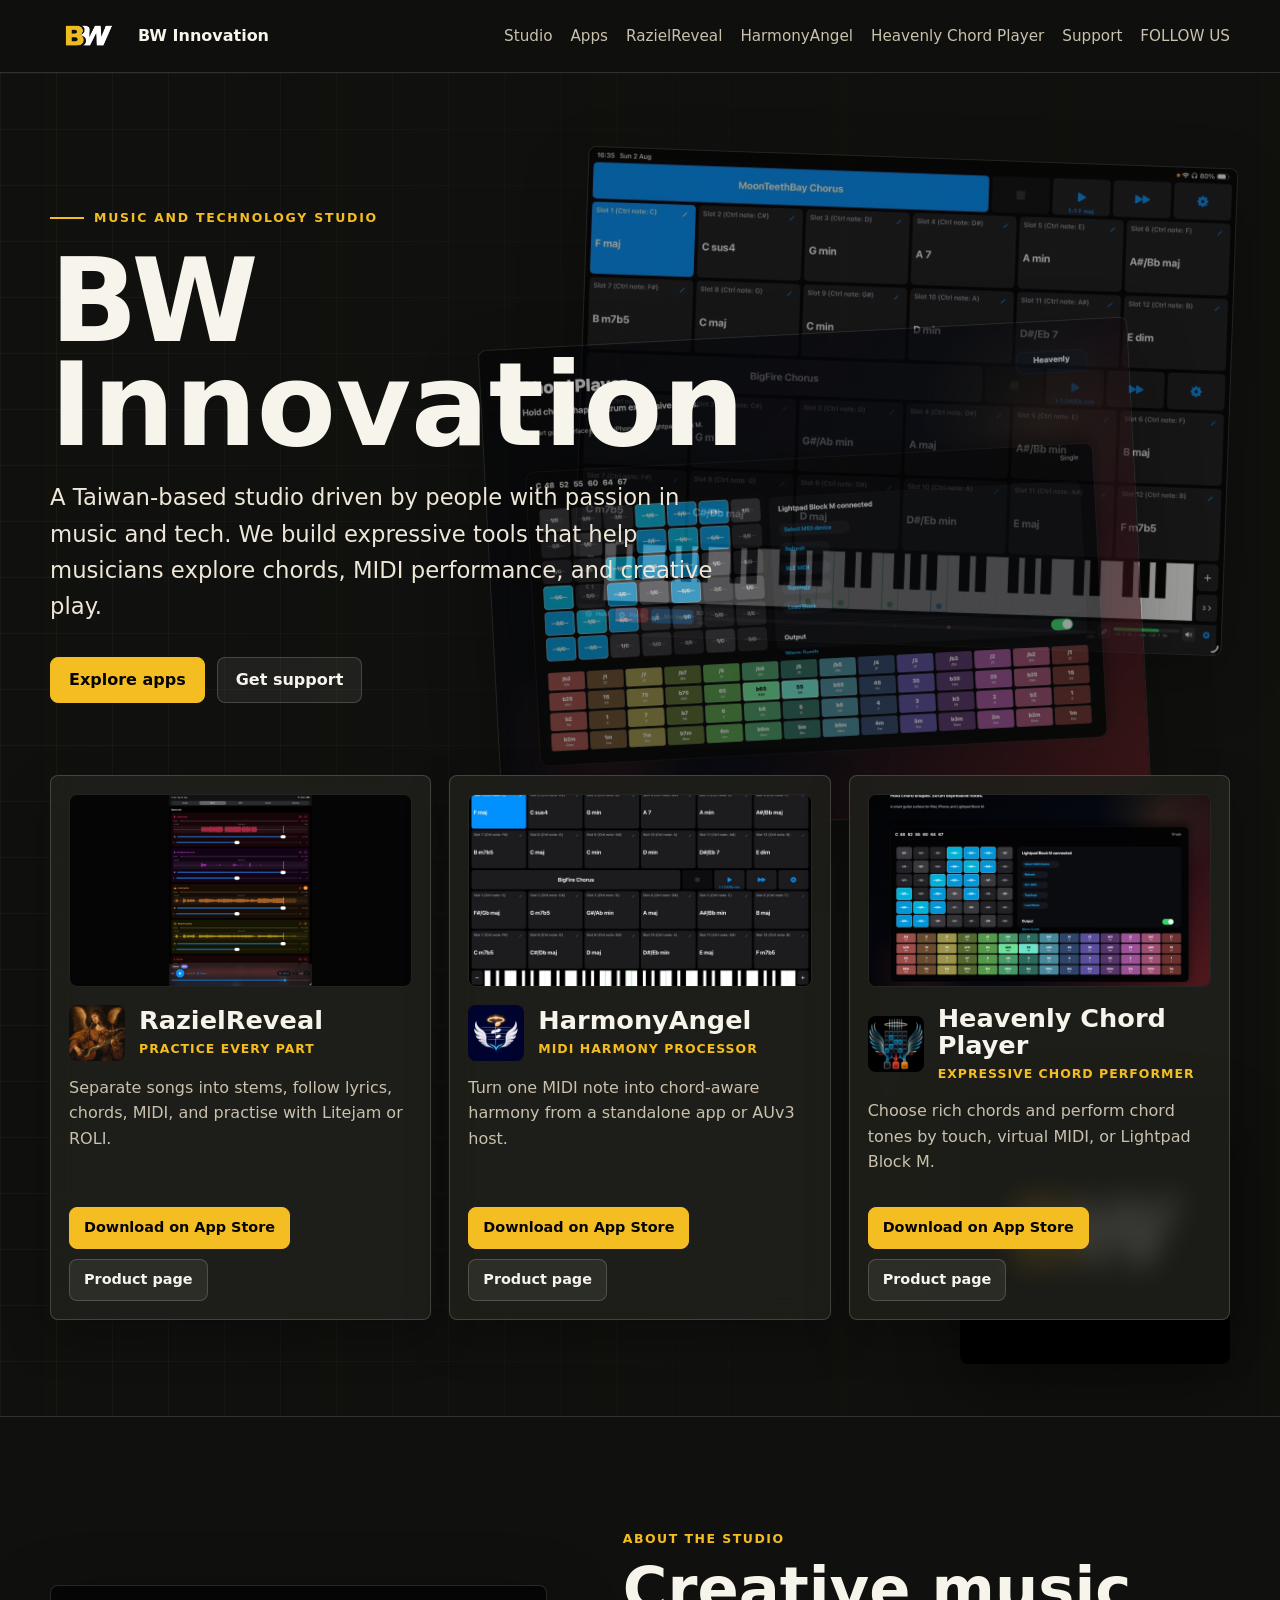
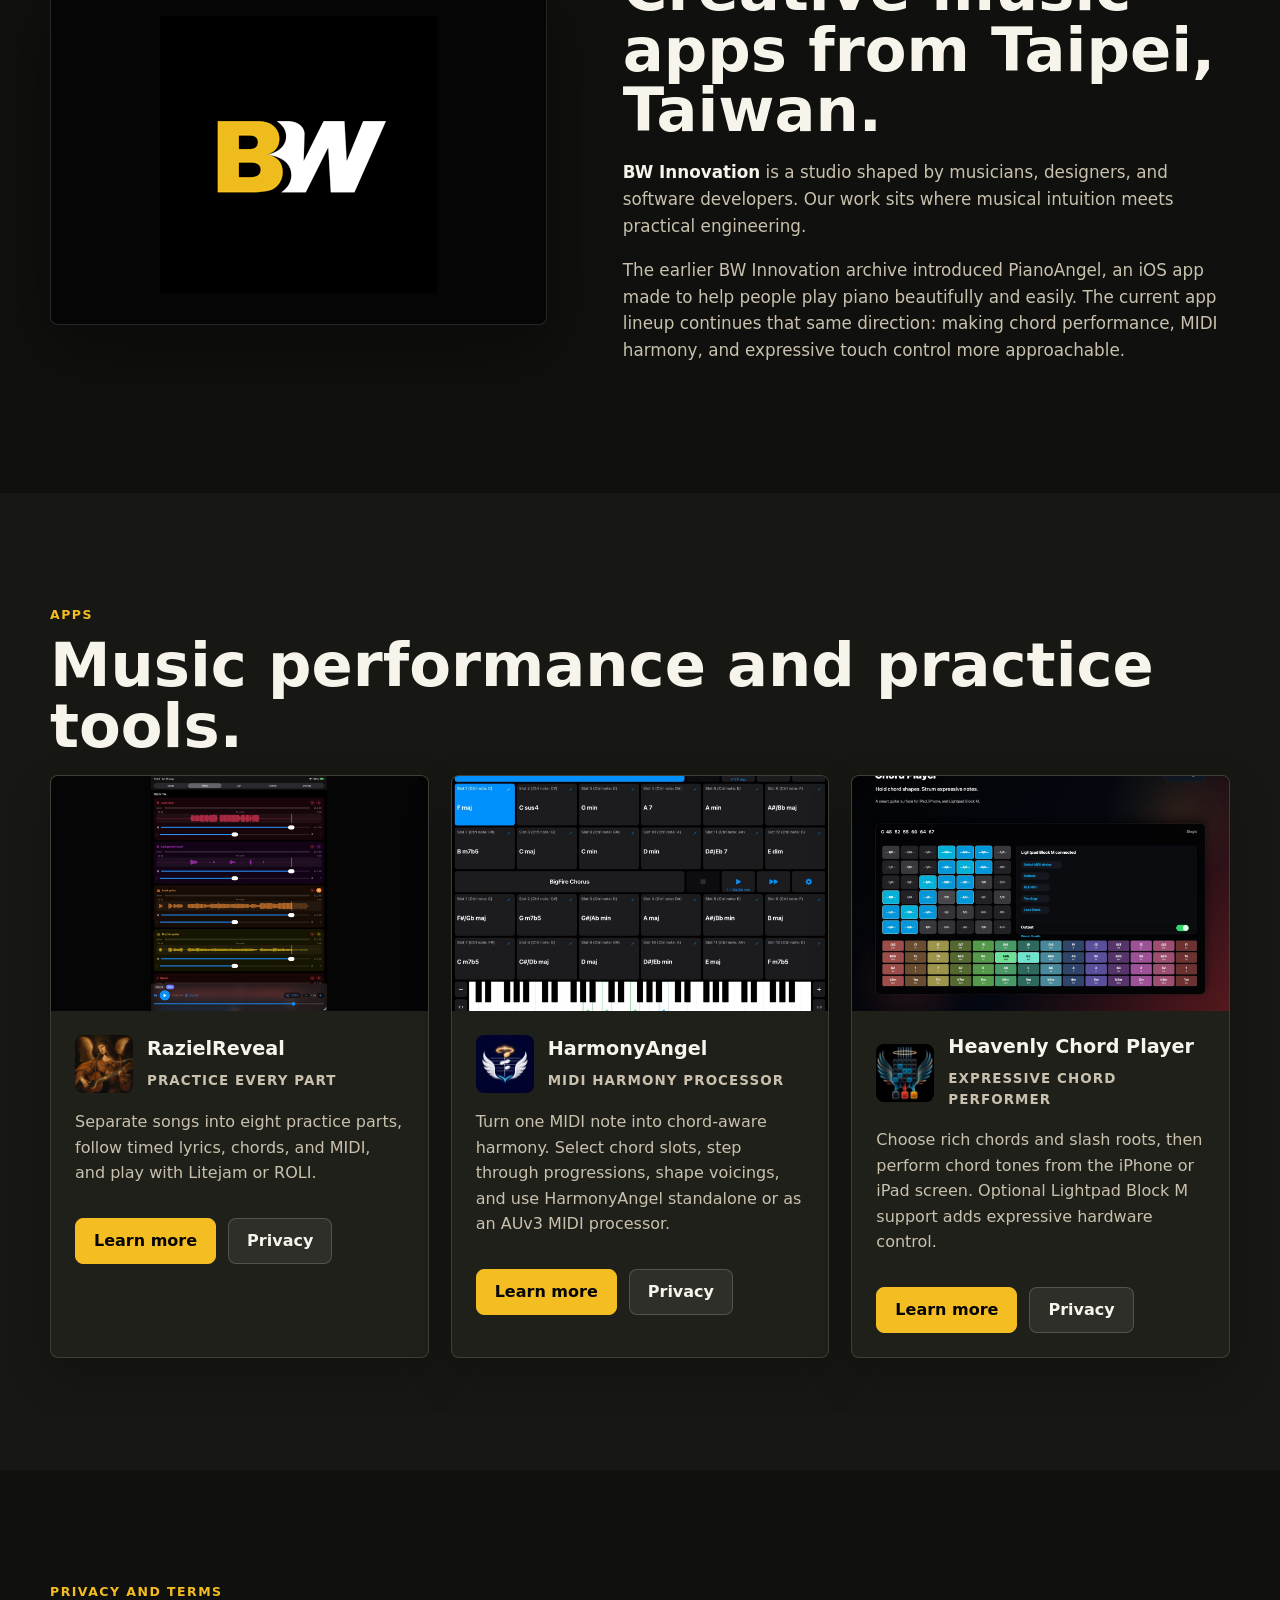
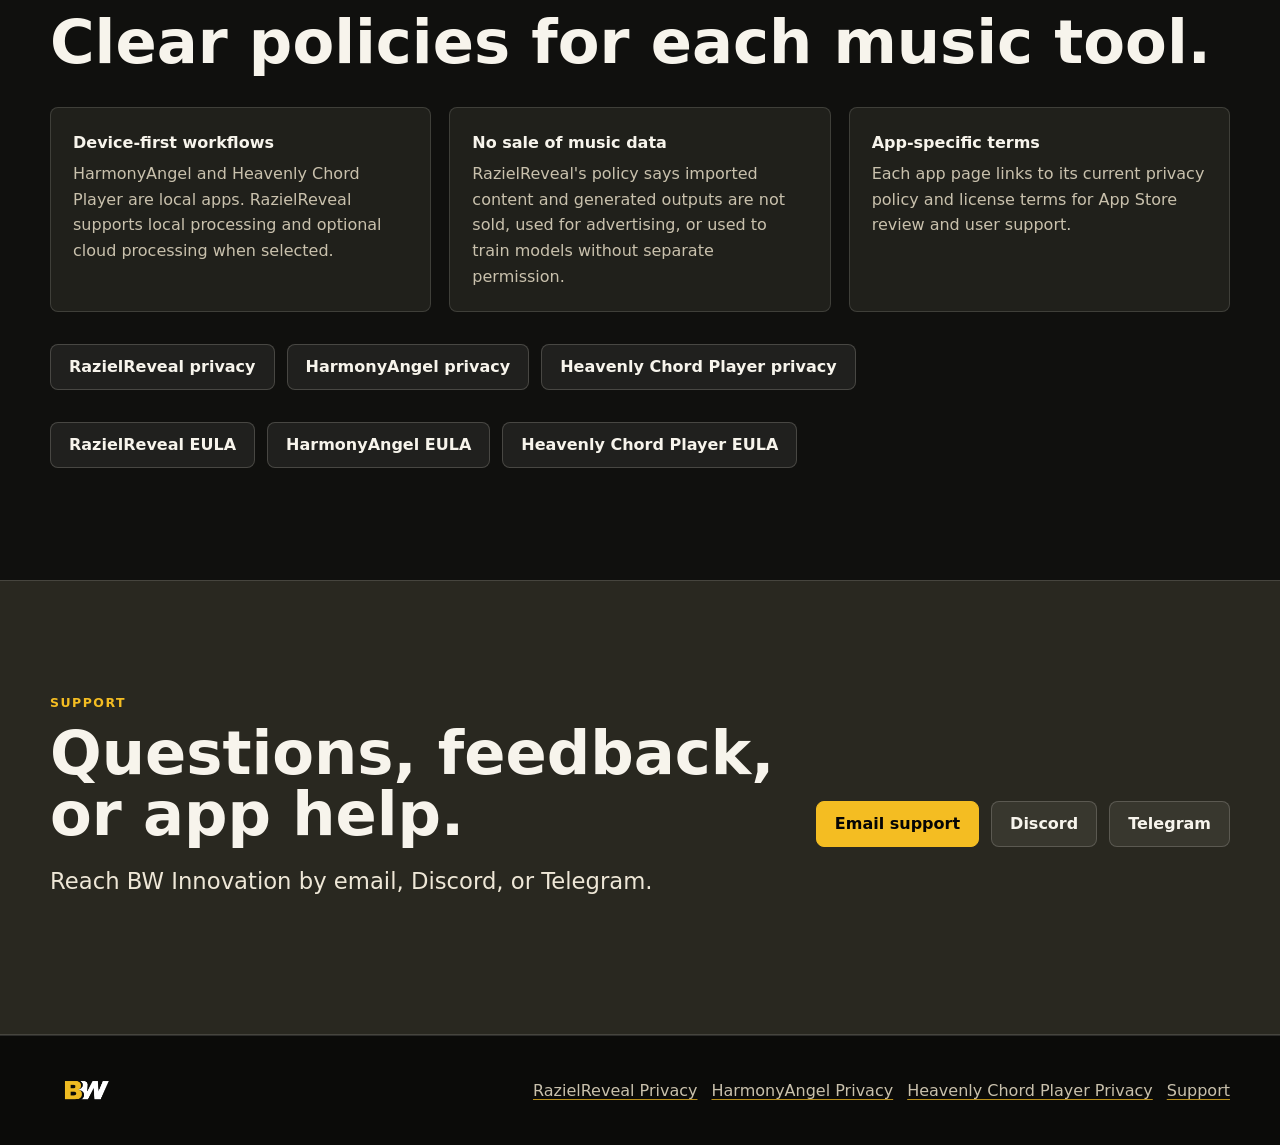
==== commit b50845ac: "Publish website updates" ====
--- a/index.html
+++ b/index.html
@@ -28,6 +28,7 @@
           <a href="apps/harmonyangel/index.html">HarmonyAngel</a>
           <a href="apps/heavenly-chord-player/index.html">Heavenly Chord Player</a>
           <a href="support/index.html">Support</a>
+          <a href="https://www.instagram.com/bw.innovation.tw" target="_blank" rel="noopener">FOLLOW US</a>
         </nav>
       </div>
     </header>
@@ -49,6 +50,61 @@
               <a class="button" href="support/index.html">Get support</a>
             </div>
           </div>
+          <div class="splash-showcase" aria-label="Featured apps">
+            <article class="splash-app">
+              <div class="splash-app-media portrait">
+                <img src="assets/razielreveal-01-mixer.jpg" alt="RazielReveal stem mixer screen">
+              </div>
+              <div class="splash-app-header">
+                <img src="assets/razielreveal-icon.png" alt="RazielReveal app icon">
+                <div>
+                  <h2>RazielReveal</h2>
+                  <p>Practice Every Part</p>
+                </div>
+              </div>
+              <p>Separate songs into stems, follow lyrics, chords, MIDI, and practise with Litejam or ROLI.</p>
+              <div class="splash-actions">
+                <a class="button primary" href="https://apps.apple.com/us/app/razielreveal/id6796894139" target="_blank" rel="noopener">Download on App Store</a>
+                <a class="button" href="apps/razielreveal/index.html">Product page</a>
+              </div>
+            </article>
+
+            <article class="splash-app">
+              <div class="splash-app-media">
+                <img src="assets/harmonyangel-ipad.jpg" alt="HarmonyAngel iPad performance screen">
+              </div>
+              <div class="splash-app-header">
+                <img src="assets/harmonyangel-icon.png" alt="HarmonyAngel app icon">
+                <div>
+                  <h2>HarmonyAngel</h2>
+                  <p>MIDI harmony processor</p>
+                </div>
+              </div>
+              <p>Turn one MIDI note into chord-aware harmony from a standalone app or AUv3 host.</p>
+              <div class="splash-actions">
+                <a class="button primary" href="https://apps.apple.com/us/app/harmonyangel/id6794364693" target="_blank" rel="noopener">Download on App Store</a>
+                <a class="button" href="apps/harmonyangel/index.html">Product page</a>
+              </div>
+            </article>
+
+            <article class="splash-app">
+              <div class="splash-app-media">
+                <img src="assets/heavenly-chord-player-chords.jpg" alt="Heavenly Chord Player chord selection screen">
+              </div>
+              <div class="splash-app-header">
+                <img src="assets/heavenly-chord-player-icon.png" alt="Heavenly Chord Player app icon">
+                <div>
+                  <h2>Heavenly Chord Player</h2>
+                  <p>Expressive chord performer</p>
+                </div>
+              </div>
+              <p>Choose rich chords and perform chord tones by touch, virtual MIDI, or Lightpad Block M.</p>
+              <div class="splash-actions">
+                <a class="button primary" href="https://apps.apple.com/us/app/heavenly-chord-performer/id6790610315" target="_blank" rel="noopener">Download on App Store</a>
+                <a class="button" href="apps/heavenly-chord-player/index.html">Product page</a>
+              </div>
+            </article>
+          </div>
         </div>
       </section>
 
@@ -172,11 +228,12 @@
           <div>
             <p class="section-kicker">Support</p>
             <h2>Questions, feedback, or app help.</h2>
-            <p class="lede">Reach BW Innovation by email or join the Discord support space.</p>
+            <p class="lede">Reach BW Innovation by email, Discord, or Telegram.</p>
           </div>
           <div class="support-actions">
             <a class="button primary" href="mailto:bw.innovation.tw@gmail.com">Email support</a>
             <a class="button" href="https://discord.gg/x7wb2KQFrJ">Discord</a>
+            <a class="button" href="https://t.me/bwinnovationtw">Telegram</a>
           </div>
         </div>
       </section>
--- a/styles.css
+++ b/styles.css
@@ -136,6 +136,97 @@
   max-width: 720px;
 }
 
+.splash-showcase {
+  position: relative;
+  z-index: 1;
+  display: grid;
+  grid-template-columns: repeat(3, minmax(0, 1fr));
+  gap: 18px;
+  margin-top: clamp(42px, 7vw, 72px);
+}
+
+.splash-app {
+  display: flex;
+  min-height: 100%;
+  flex-direction: column;
+  padding: 18px;
+  border: 1px solid rgba(247, 244, 236, 0.18);
+  border-radius: 8px;
+  background: rgba(32, 32, 27, 0.86);
+  box-shadow: 0 18px 44px rgba(0, 0, 0, 0.26);
+  backdrop-filter: blur(14px);
+}
+
+.splash-app-media {
+  aspect-ratio: 16 / 9;
+  overflow: hidden;
+  margin-bottom: 18px;
+  border: 1px solid rgba(247, 244, 236, 0.12);
+  border-radius: 8px;
+  background: #080806;
+}
+
+.splash-app-media img {
+  width: 100%;
+  height: 100%;
+  object-fit: cover;
+}
+
+.splash-app-media.portrait {
+  background: #050505;
+}
+
+.splash-app-media.portrait img {
+  object-fit: contain;
+  object-position: top center;
+}
+
+.splash-app-header {
+  display: flex;
+  align-items: center;
+  gap: 14px;
+  margin-bottom: 14px;
+}
+
+.splash-app-header img {
+  width: 56px;
+  height: 56px;
+  border-radius: 8px;
+}
+
+.splash-app-header h2 {
+  margin-bottom: 4px;
+  font-size: clamp(1.2rem, 2vw, 1.7rem);
+  line-height: 1.08;
+}
+
+.splash-app-header p {
+  margin: 0;
+  color: var(--gold);
+  font-size: 0.78rem;
+  font-weight: 800;
+  letter-spacing: 0.08em;
+  text-transform: uppercase;
+}
+
+.splash-app > p {
+  color: var(--muted);
+}
+
+.splash-actions {
+  display: flex;
+  flex-wrap: wrap;
+  gap: 10px;
+  margin-top: auto;
+  padding-top: 16px;
+}
+
+.splash-actions .button {
+  min-height: 42px;
+  padding: 0 14px;
+  font-size: 0.9rem;
+}
+
 .eyebrow {
   display: inline-flex;
   align-items: center;
@@ -453,6 +544,28 @@
   margin-top: 34px;
 }
 
+.demo-layout {
+  display: grid;
+  grid-template-columns: minmax(260px, 0.82fr) minmax(320px, 1.18fr);
+  gap: clamp(30px, 5vw, 70px);
+  align-items: center;
+}
+
+.demo-video-frame {
+  overflow: hidden;
+  border: 1px solid var(--line);
+  border-radius: 8px;
+  background: #050505;
+  box-shadow: var(--shadow);
+}
+
+.demo-video-frame video {
+  display: block;
+  width: 100%;
+  max-height: min(720px, 76svh);
+  background: #050505;
+}
+
 .screenshot-card {
   overflow: hidden;
   margin: 0;
@@ -668,9 +781,11 @@
   }
 
   .split,
+  .splash-showcase,
   .app-grid,
   .feature-grid,
   .screenshot-grid,
+  .demo-layout,
   .product-layout,
   .privacy-summary,
   .support-panel {
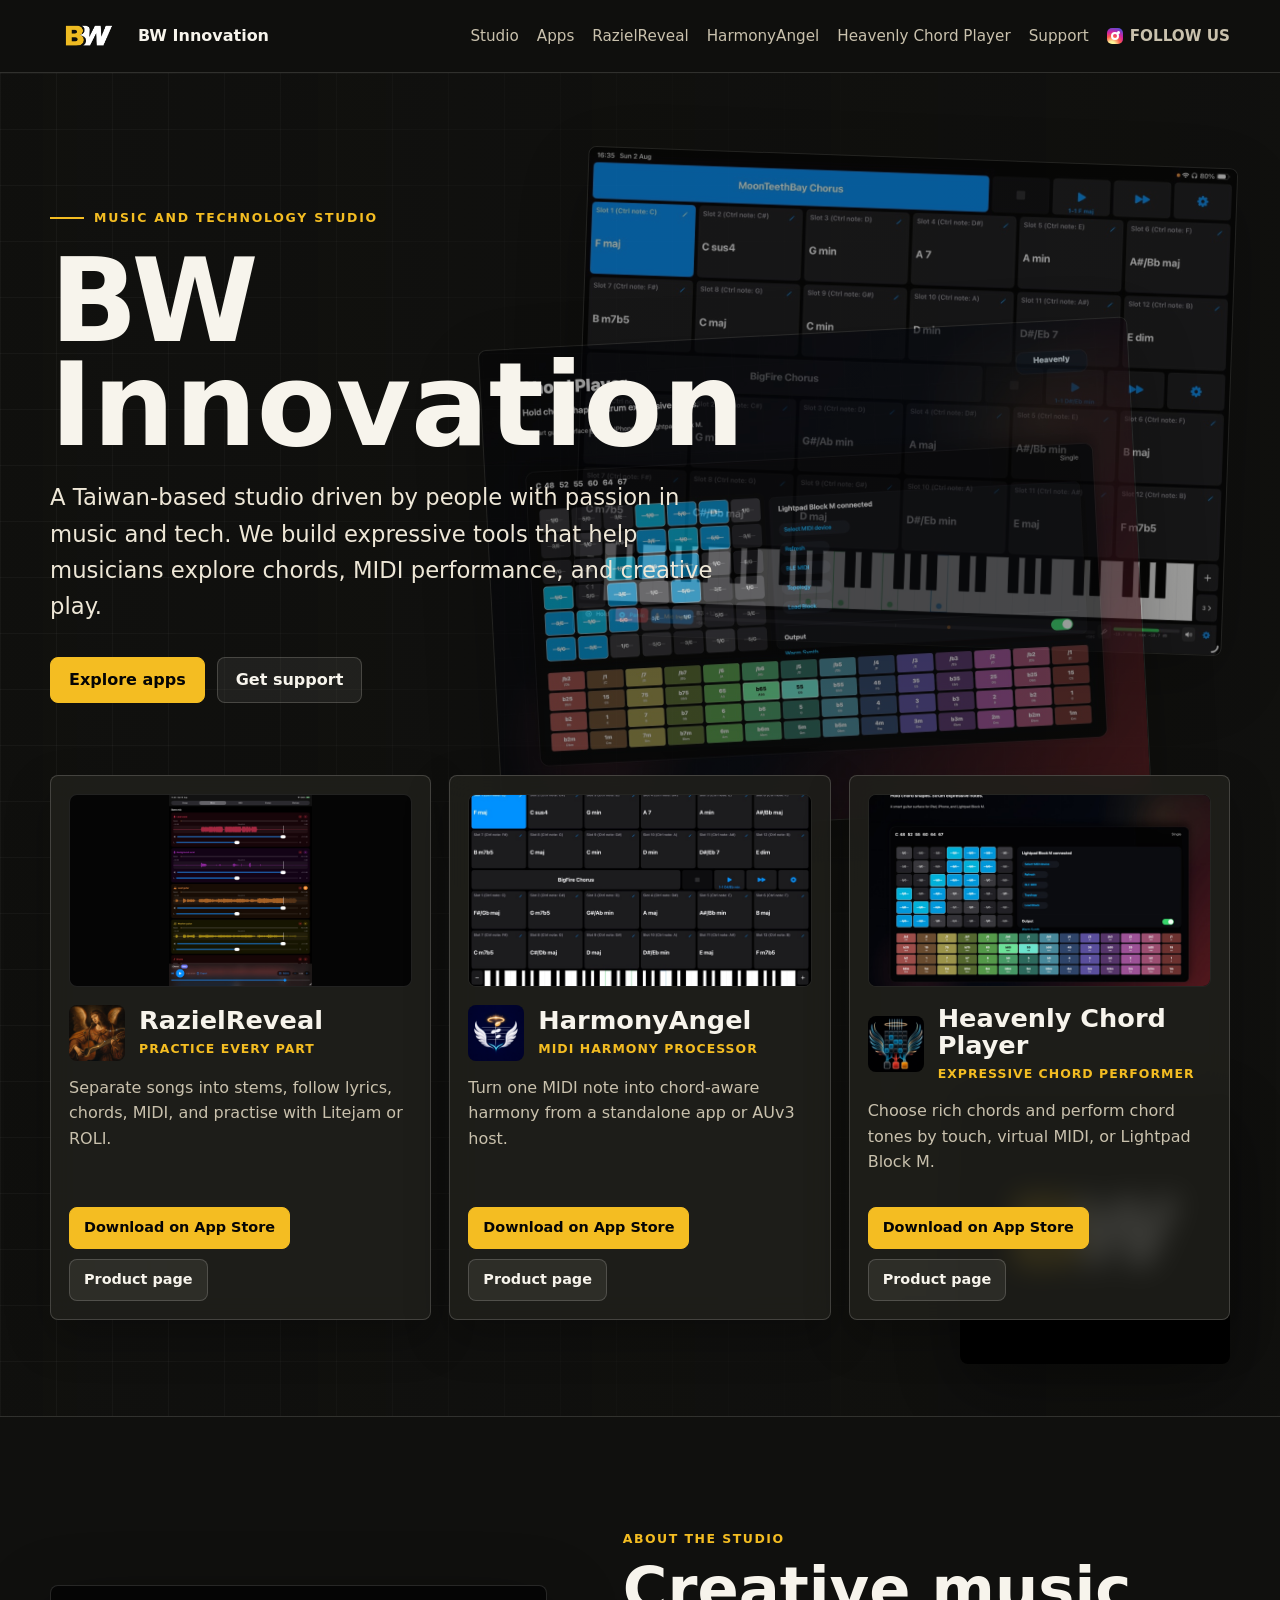
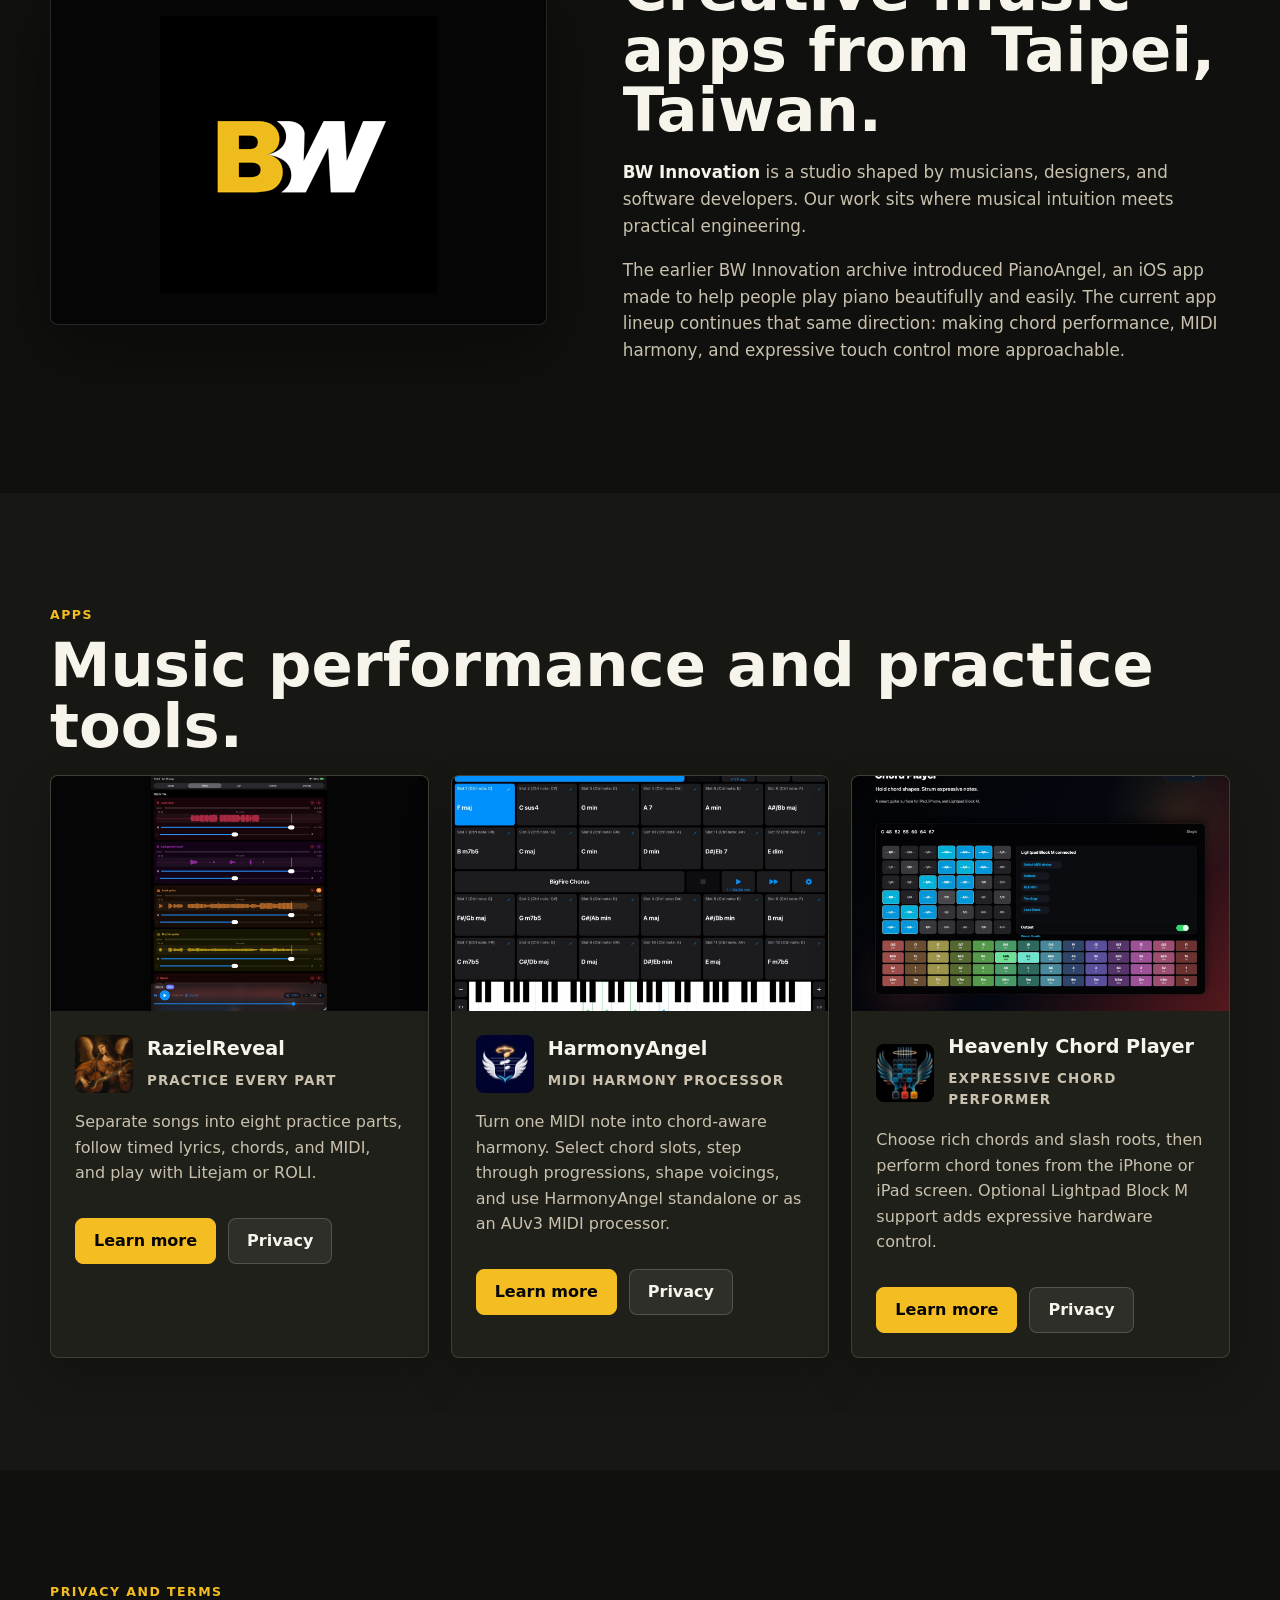
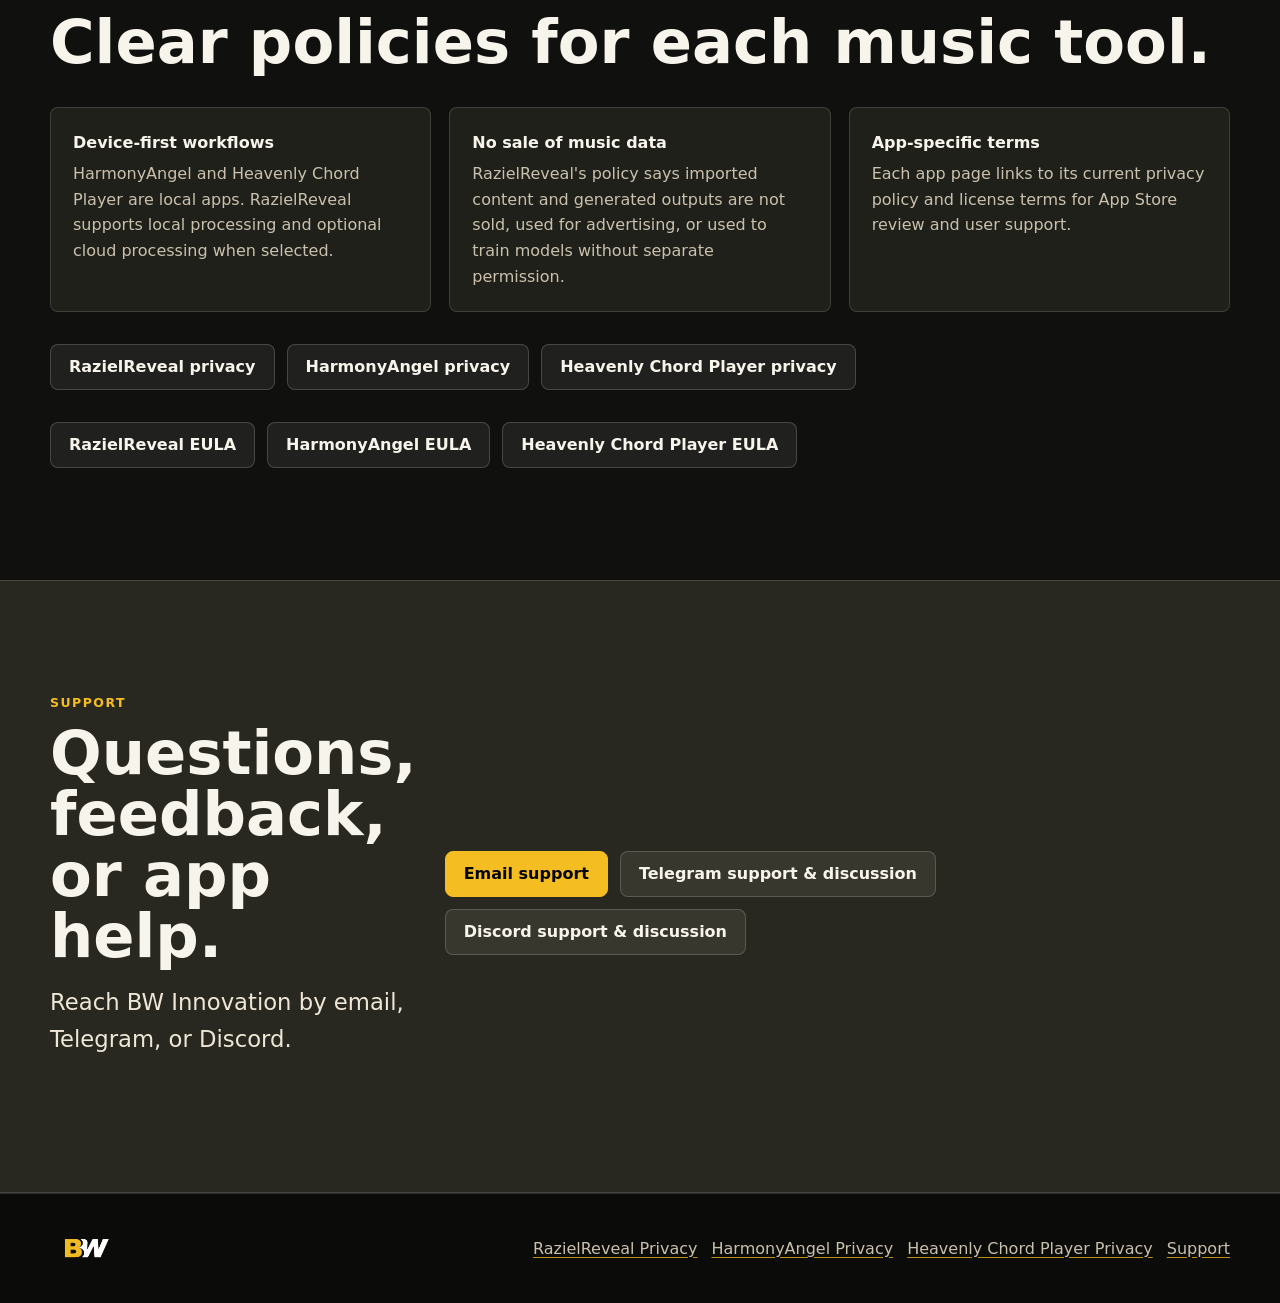
==== commit 6530a0a4: "Update social and support links" ====
--- a/index.html
+++ b/index.html
@@ -28,7 +28,7 @@
           <a href="apps/harmonyangel/index.html">HarmonyAngel</a>
           <a href="apps/heavenly-chord-player/index.html">Heavenly Chord Player</a>
           <a href="support/index.html">Support</a>
-          <a href="https://www.instagram.com/bw.innovation.tw" target="_blank" rel="noopener">FOLLOW US</a>
+          <a class="nav-social" href="https://www.instagram.com/bw.innovation.tw" target="_blank" rel="noopener"><span class="instagram-mark" aria-hidden="true"></span>FOLLOW US</a>
         </nav>
       </div>
     </header>
@@ -228,12 +228,12 @@
           <div>
             <p class="section-kicker">Support</p>
             <h2>Questions, feedback, or app help.</h2>
-            <p class="lede">Reach BW Innovation by email, Discord, or Telegram.</p>
+            <p class="lede">Reach BW Innovation by email, Telegram, or Discord.</p>
           </div>
           <div class="support-actions">
             <a class="button primary" href="mailto:bw.innovation.tw@gmail.com">Email support</a>
-            <a class="button" href="https://discord.gg/x7wb2KQFrJ">Discord</a>
-            <a class="button" href="https://t.me/bwinnovationtw">Telegram</a>
+            <a class="button" href="https://t.me/bwinnovationtw">Telegram support &amp; discussion</a>
+            <a class="button" href="https://discord.gg/x7wb2KQFrJ">Discord support &amp; discussion</a>
           </div>
         </div>
       </section>
--- a/styles.css
+++ b/styles.css
@@ -99,6 +99,42 @@
   text-decoration: none;
 }
 
+.site-nav .nav-social {
+  display: inline-flex;
+  align-items: center;
+  gap: 7px;
+  font-weight: 800;
+}
+
+.instagram-mark {
+  position: relative;
+  width: 16px;
+  height: 16px;
+  flex: 0 0 16px;
+  border-radius: 5px;
+  background:
+    radial-gradient(circle at 30% 105%, #fdf497 0 16%, #fd5949 42%, #d6249f 62%, #285aeb 100%);
+}
+
+.instagram-mark::before {
+  content: "";
+  position: absolute;
+  inset: 4px;
+  border: 2px solid #fff;
+  border-radius: 50%;
+}
+
+.instagram-mark::after {
+  content: "";
+  position: absolute;
+  top: 3px;
+  right: 3px;
+  width: 3px;
+  height: 3px;
+  border-radius: 50%;
+  background: #fff;
+}
+
 .site-nav a[aria-current="page"] {
   color: var(--text);
 }
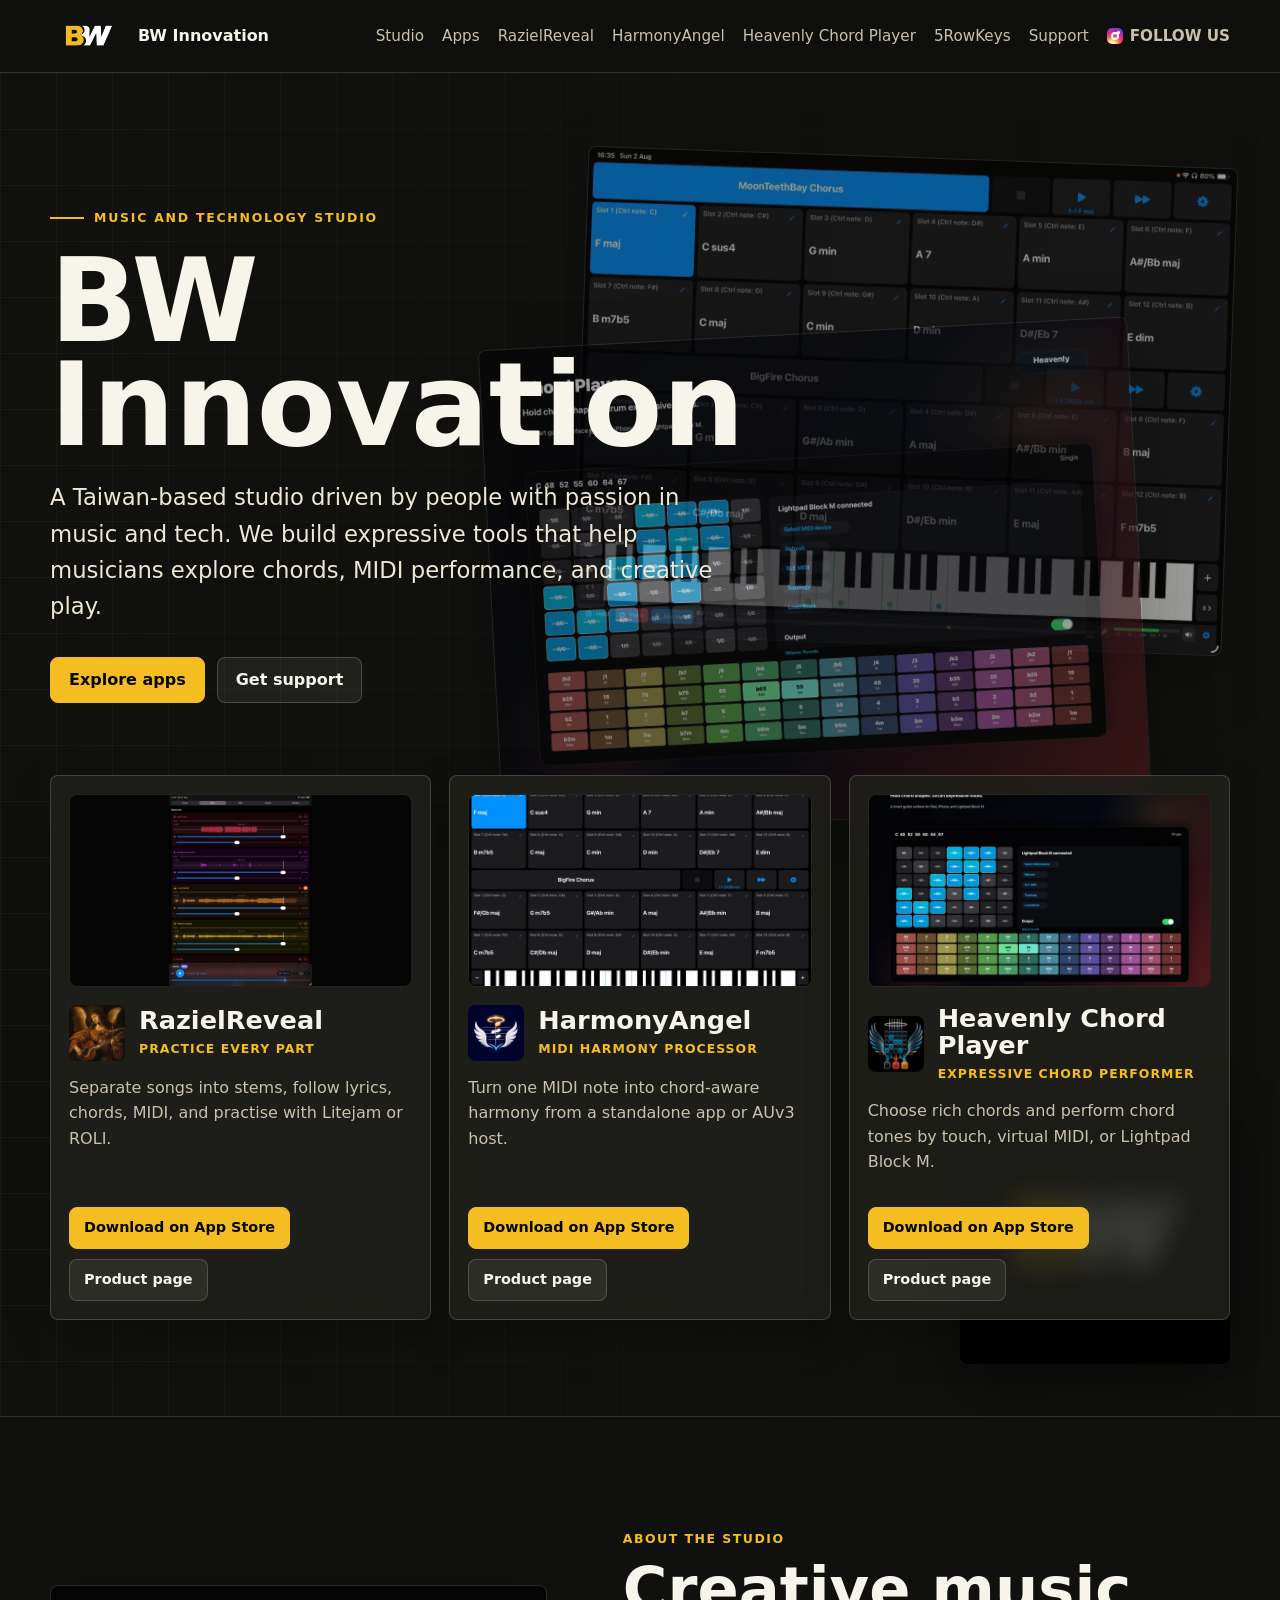
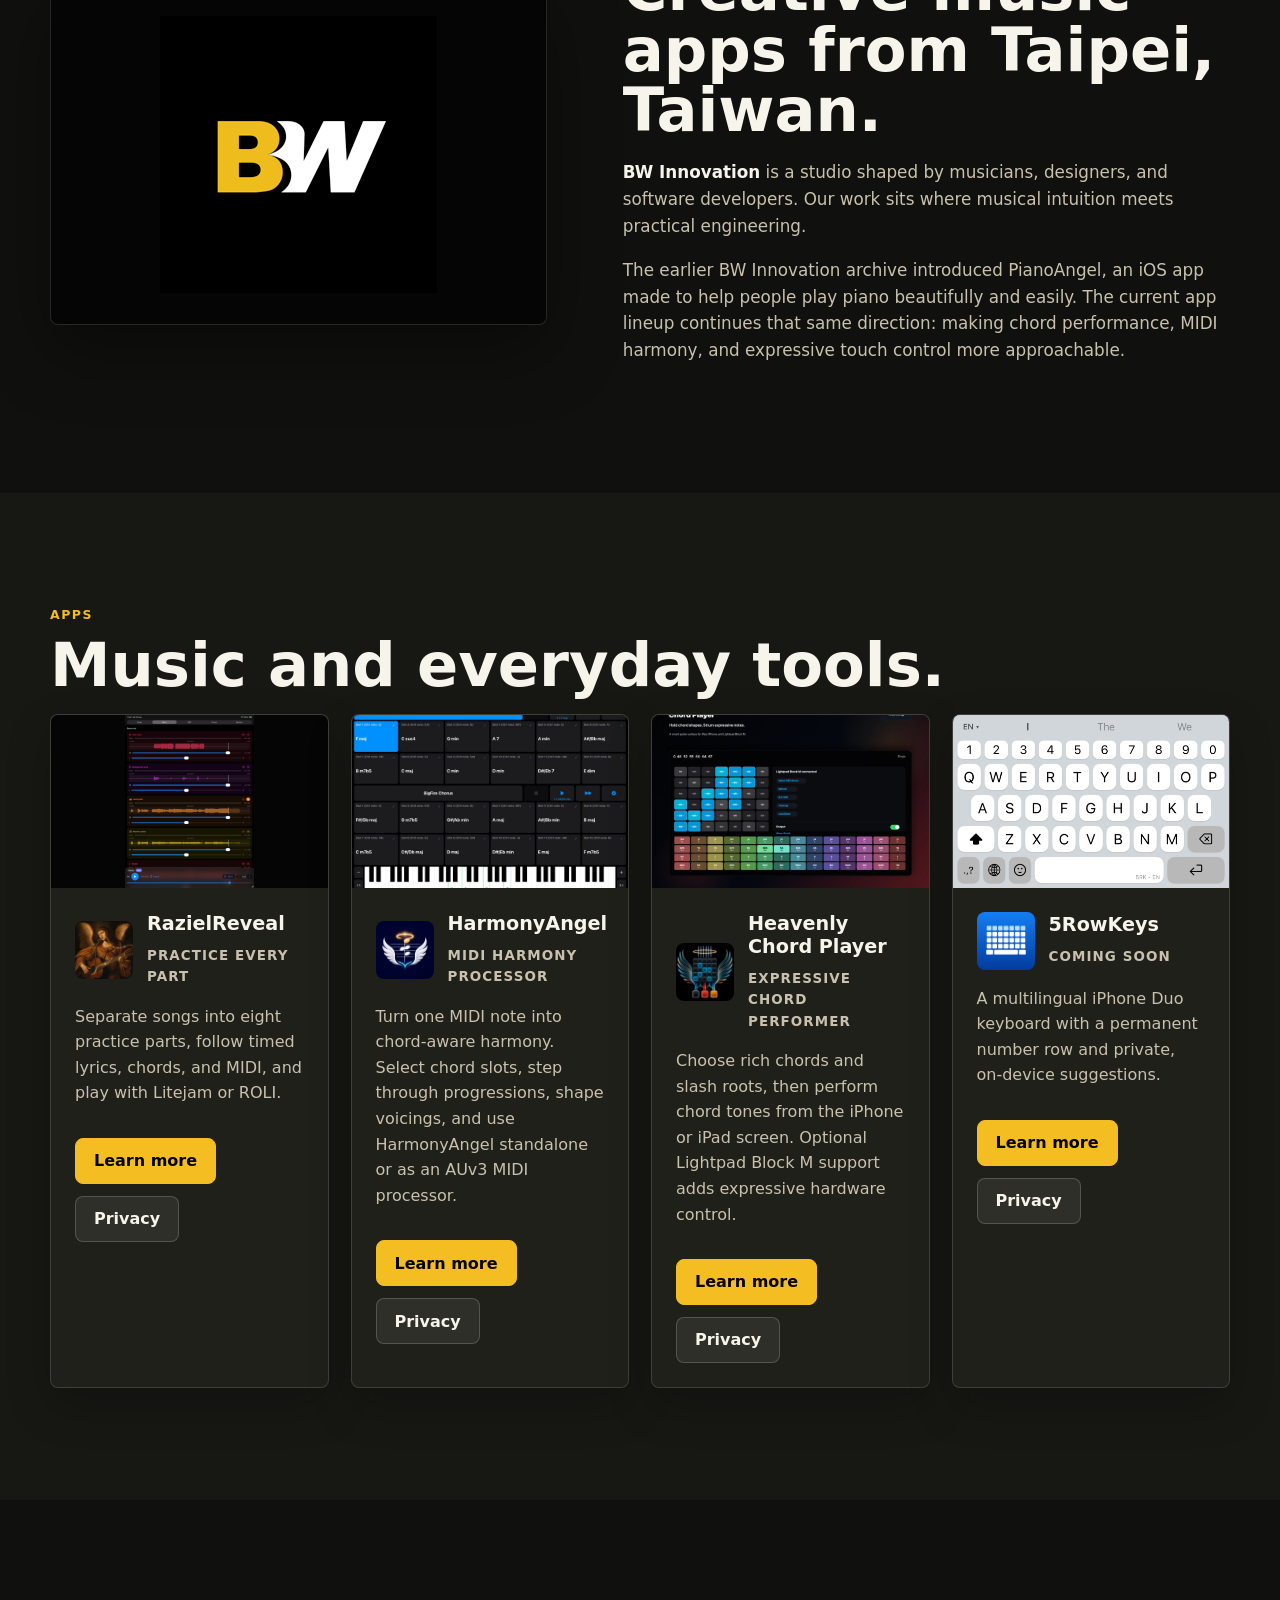
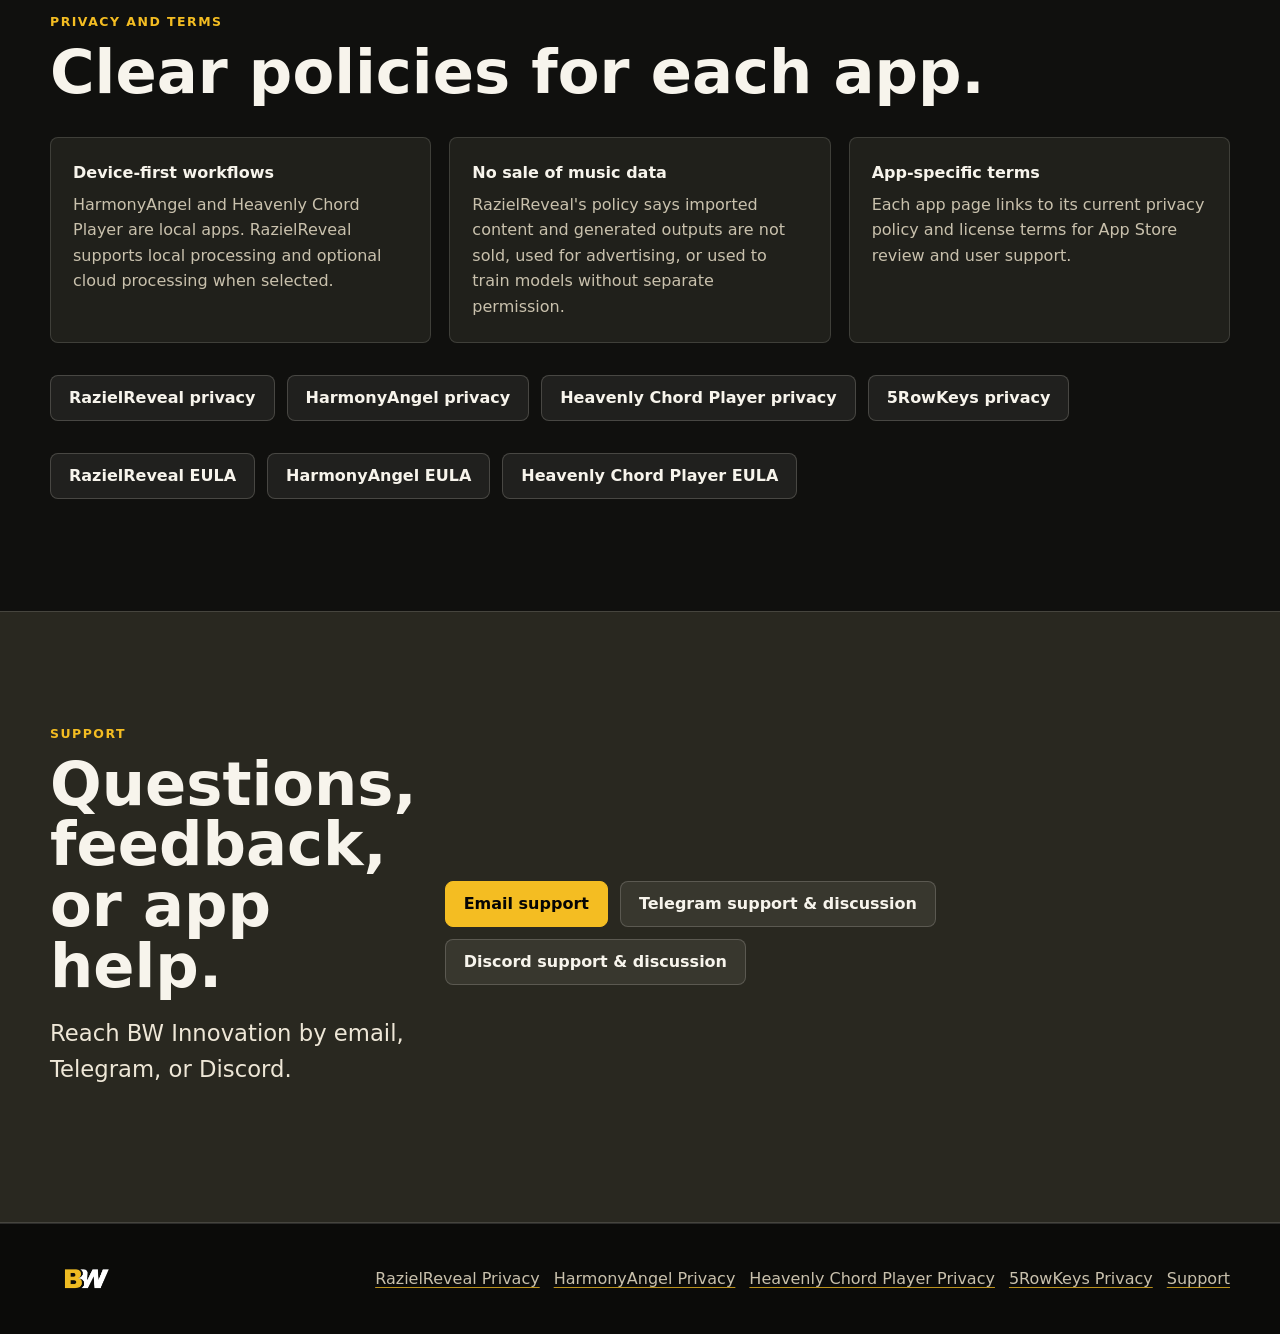
==== commit c2551c0a: "Launch 5RowKeys product and support pages" ====
--- a/index.html
+++ b/index.html
@@ -27,6 +27,7 @@
           <a href="apps/razielreveal/index.html">RazielReveal</a>
           <a href="apps/harmonyangel/index.html">HarmonyAngel</a>
           <a href="apps/heavenly-chord-player/index.html">Heavenly Chord Player</a>
+          <a href="apps/5rowkeys/">5RowKeys</a>
           <a href="support/index.html">Support</a>
           <a class="nav-social" href="https://www.instagram.com/bw.innovation.tw" target="_blank" rel="noopener"><span class="instagram-mark" aria-hidden="true"></span>FOLLOW US</a>
         </nav>
@@ -127,7 +128,7 @@
       <section class="section alt" id="apps">
         <div class="section-inner">
           <p class="section-kicker">Apps</p>
-          <h2>Music performance and practice tools.</h2>
+          <h2>Music and everyday tools.</h2>
           <div class="app-grid">
             <article class="app-card">
               <div class="app-card-media portrait">
@@ -185,6 +186,26 @@
                 <div class="card-actions">
                   <a class="button primary" href="apps/heavenly-chord-player/index.html">Learn more</a>
                   <a class="button" href="apps/heavenly-chord-player/privacy.html">Privacy</a>
+                </div>
+              </div>
+            </article>
+
+            <article class="app-card">
+              <div class="app-card-media keys-catalog-media">
+                <img src="assets/5rowkeys-keyboard.webp" alt="5RowKeys keyboard with a permanent number row" width="1080" height="680" loading="lazy">
+              </div>
+              <div class="app-card-body">
+                <div class="app-title-row">
+                  <img src="assets/5rowkeys-icon.png" alt="" width="58" height="58" loading="lazy">
+                  <div>
+                    <h3>5RowKeys</h3>
+                    <p>Coming soon</p>
+                  </div>
+                </div>
+                <p>A multilingual iPhone Duo keyboard with a permanent number row and private, on-device suggestions.</p>
+                <div class="card-actions">
+                  <a class="button primary" href="apps/5rowkeys/">Learn more</a>
+                  <a class="button" href="apps/5rowkeys/privacy.html">Privacy</a>
                 </div>
               </div>
             </article>
@@ -195,7 +216,7 @@
       <section class="section">
         <div class="section-inner">
           <p class="section-kicker">Privacy and terms</p>
-          <h2>Clear policies for each music tool.</h2>
+          <h2>Clear policies for each app.</h2>
           <div class="privacy-summary">
             <div class="privacy-point">
               <strong>Device-first workflows</strong>
@@ -214,6 +235,7 @@
             <a class="button" href="apps/razielreveal/privacy.html">RazielReveal privacy</a>
             <a class="button" href="apps/harmonyangel/privacy.html">HarmonyAngel privacy</a>
             <a class="button" href="apps/heavenly-chord-player/privacy.html">Heavenly Chord Player privacy</a>
+            <a class="button" href="apps/5rowkeys/privacy.html">5RowKeys privacy</a>
           </div>
           <div class="policy-actions">
             <a class="button" href="apps/razielreveal/eula.html">RazielReveal EULA</a>
@@ -246,6 +268,7 @@
           <a href="apps/razielreveal/privacy.html">RazielReveal Privacy</a>
           <a href="apps/harmonyangel/privacy.html">HarmonyAngel Privacy</a>
           <a href="apps/heavenly-chord-player/privacy.html">Heavenly Chord Player Privacy</a>
+          <a href="apps/5rowkeys/privacy.html">5RowKeys Privacy</a>
           <a href="support/index.html">Support</a>
         </div>
       </div>
--- a/styles.css
+++ b/styles.css
@@ -444,8 +444,14 @@
 
 .app-grid {
   display: grid;
-  grid-template-columns: repeat(3, minmax(0, 1fr));
+  grid-template-columns: repeat(2, minmax(0, 1fr));
   gap: 22px;
+}
+
+@media (min-width: 1120px) {
+  .app-grid {
+    grid-template-columns: repeat(4, minmax(0, 1fr));
+  }
 }
 
 .app-card {
@@ -475,6 +481,14 @@
 .app-card-media.portrait img {
   object-fit: contain;
   object-position: top center;
+}
+
+.keys-catalog-media {
+  background: #ced3d8;
+}
+
+.keys-catalog-media img {
+  object-fit: contain;
 }
 
 .app-card-body {
@@ -818,7 +832,6 @@
 
   .split,
   .splash-showcase,
-  .app-grid,
   .feature-grid,
   .screenshot-grid,
   .demo-layout,
@@ -834,6 +847,10 @@
 }
 
 @media (max-width: 560px) {
+  .app-grid {
+    grid-template-columns: 1fr;
+  }
+
   .brand-link span {
     white-space: normal;
   }
